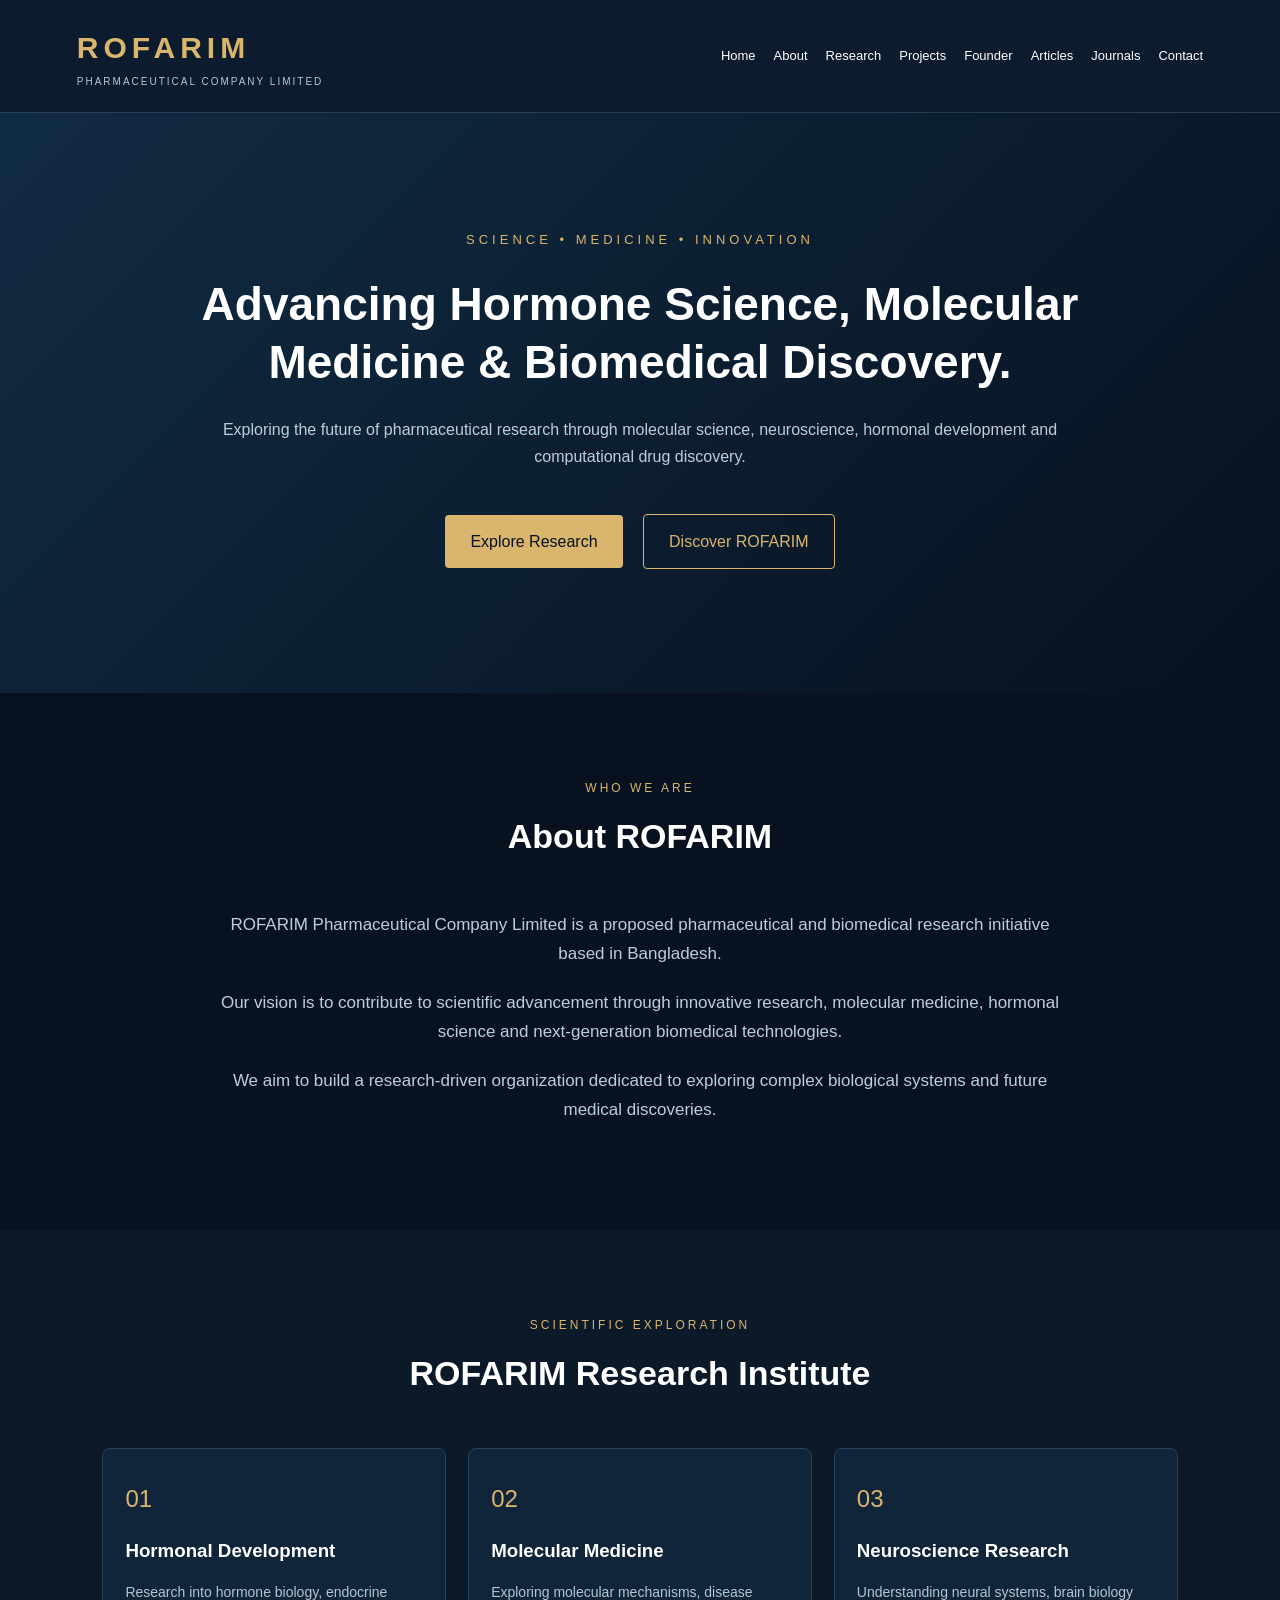
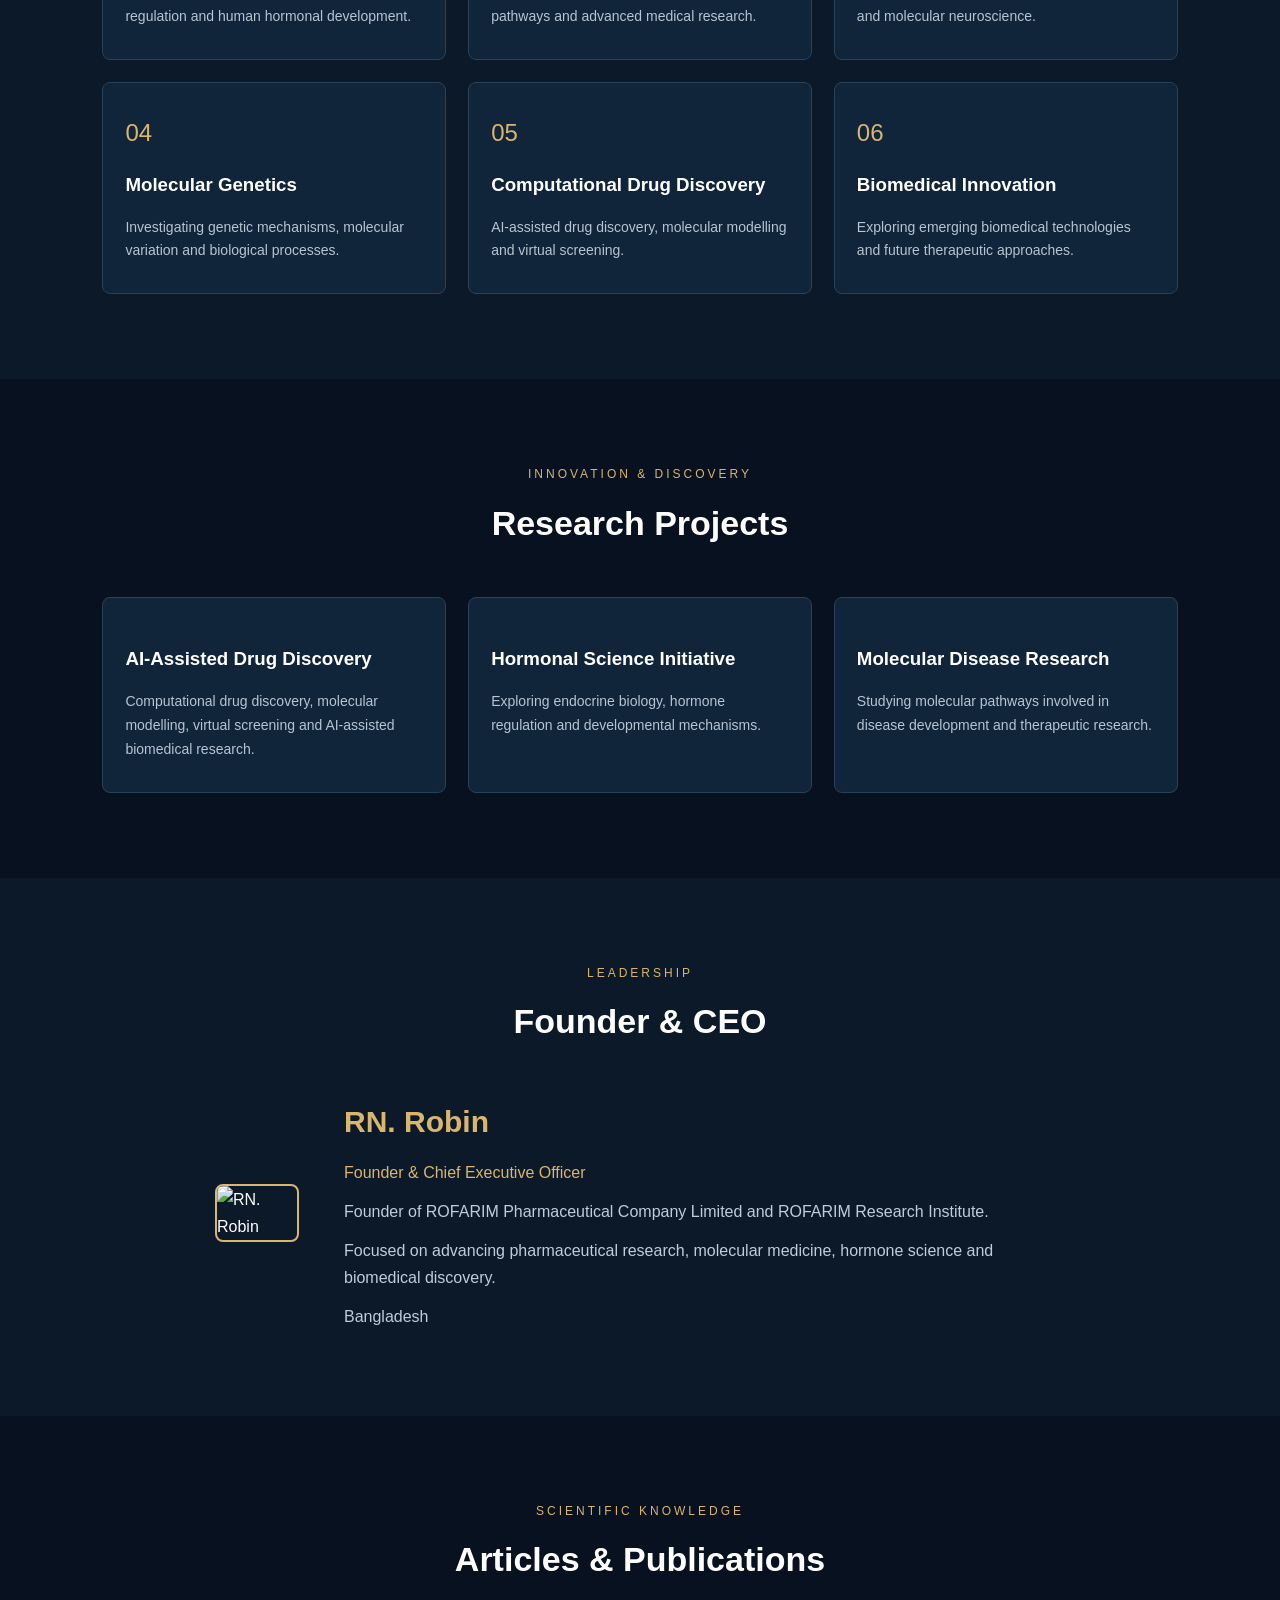
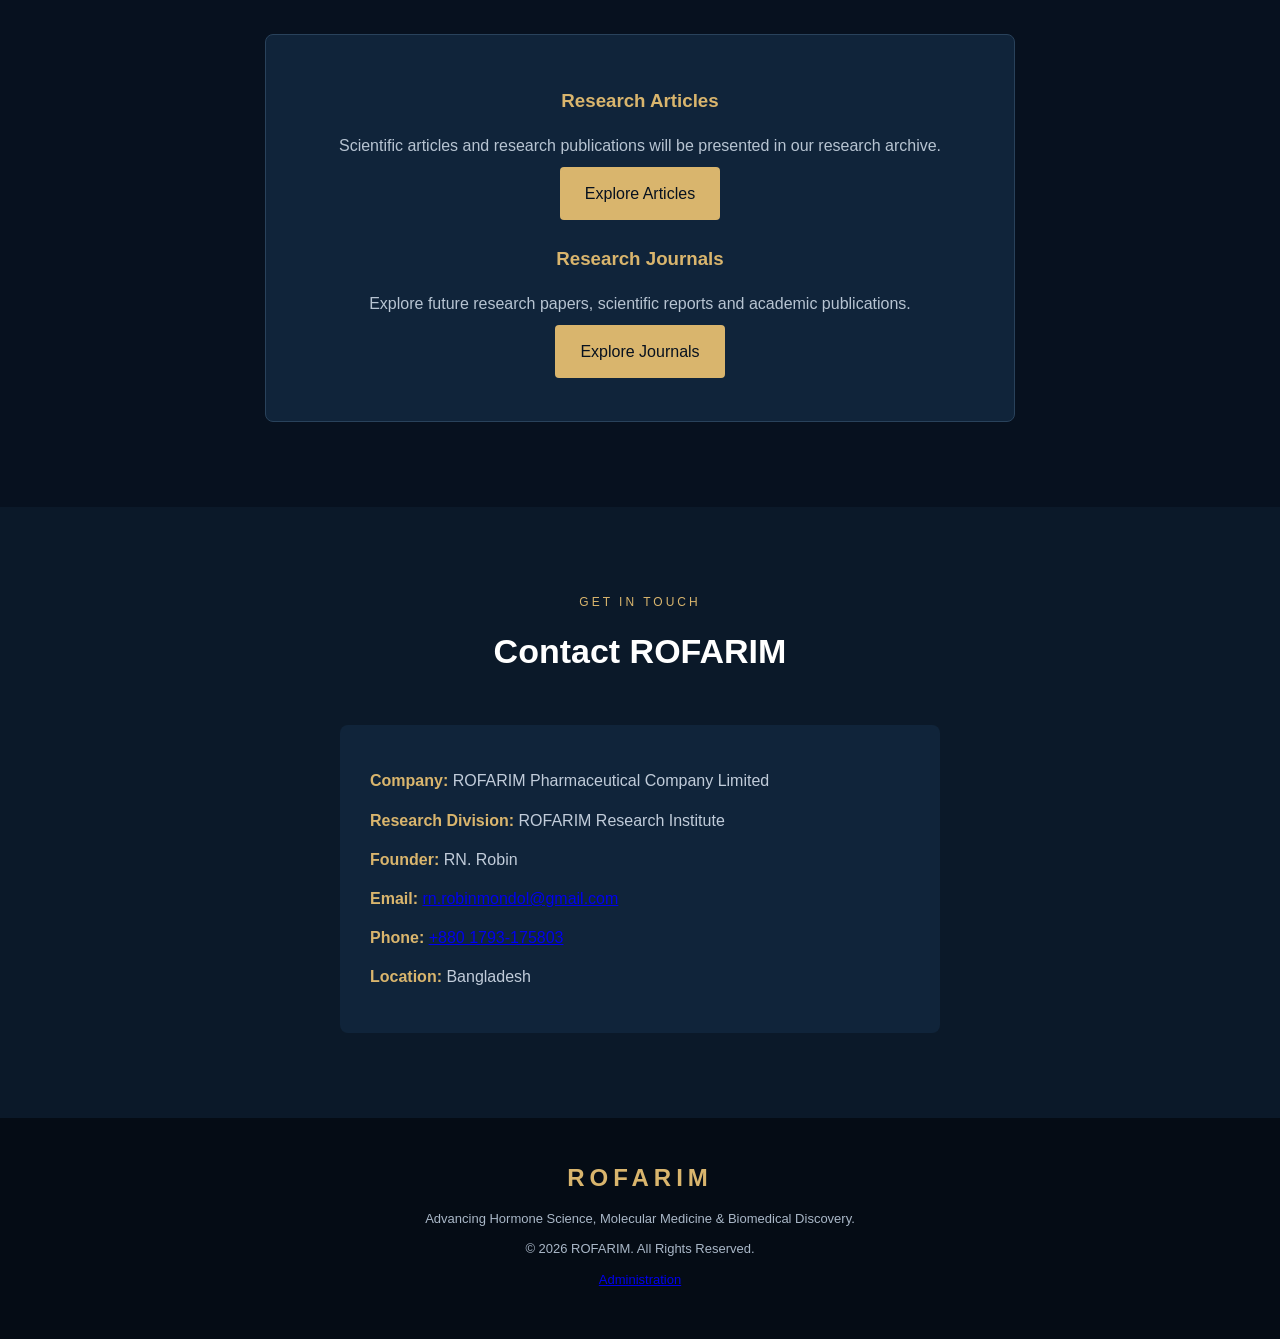
==== index.html @ a815e5a4 "Add files via upload" ====
<!DOCTYPE html>
<html lang="en">

<head>
<meta charset="UTF-8">
<meta name="viewport" content="width=device-width, initial-scale=1.0">

<title>ROFARIM | Pharmaceutical Company & Research Institute</title>

<meta name="description" content="ROFARIM Pharmaceutical Company Limited. Advancing Hormone Science, Molecular Medicine and Biomedical Discovery.">

<link rel="stylesheet" href="style.css">

</head>

<body>

<!-- HEADER -->

<header class="header">

    <div class="logo">
        <h1>ROFARIM</h1>
        <p>PHARMACEUTICAL COMPANY LIMITED</p>
    </div>

    <nav>
        <a href="#home">Home</a>
        <a href="#about">About</a>
        <a href="#research">Research</a>
        <a href="#projects">Projects</a>
        <a href="#founder">Founder</a>
        <a href="articles.html">Articles</a>
        <a href="journals.html">Journals</a>
        <a href="#contact">Contact</a>
    </nav>

</header>


<!-- HOME -->

<section id="home" class="hero">

    <div class="hero-content">

        <p class="small-title">
            SCIENCE • MEDICINE • INNOVATION
        </p>

        <h2>
            Advancing Hormone Science,
            Molecular Medicine &
            Biomedical Discovery.
        </h2>

        <p>
            Exploring the future of pharmaceutical research
            through molecular science, neuroscience,
            hormonal development and computational
            drug discovery.
        </p>

        <div class="hero-buttons">
            <a href="#research" class="btn">Explore Research</a>
            <a href="#about" class="btn-outline">Discover ROFARIM</a>
        </div>

    </div>

</section>


<!-- ABOUT -->

<section id="about" class="section">

    <div class="section-heading">
        <p>WHO WE ARE</p>
        <h2>About ROFARIM</h2>
    </div>

    <div class="about-content">

        <p>
            ROFARIM Pharmaceutical Company Limited
            is a proposed pharmaceutical and biomedical
            research initiative based in Bangladesh.
        </p>

        <p>
            Our vision is to contribute to scientific
            advancement through innovative research,
            molecular medicine, hormonal science and
            next-generation biomedical technologies.
        </p>

        <p>
            We aim to build a research-driven organization
            dedicated to exploring complex biological
            systems and future medical discoveries.
        </p>

    </div>

</section>


<!-- RESEARCH INSTITUTE -->

<section id="research" class="section research-section">

    <div class="section-heading">
        <p>SCIENTIFIC EXPLORATION</p>
        <h2>ROFARIM Research Institute</h2>
    </div>

    <div class="research-grid">

        <article class="research-card">
            <span>01</span>
            <h3>Hormonal Development</h3>
            <p>
                Research into hormone biology,
                endocrine regulation and human
                hormonal development.
            </p>
        </article>

        <article class="research-card">
            <span>02</span>
            <h3>Molecular Medicine</h3>
            <p>
                Exploring molecular mechanisms,
                disease pathways and advanced
                medical research.
            </p>
        </article>

        <article class="research-card">
            <span>03</span>
            <h3>Neuroscience Research</h3>
            <p>
                Understanding neural systems,
                brain biology and molecular
                neuroscience.
            </p>
        </article>

        <article class="research-card">
            <span>04</span>
            <h3>Molecular Genetics</h3>
            <p>
                Investigating genetic mechanisms,
                molecular variation and
                biological processes.
            </p>
        </article>

        <article class="research-card">
            <span>05</span>
            <h3>Computational Drug Discovery</h3>
            <p>
                AI-assisted drug discovery,
                molecular modelling and
                virtual screening.
            </p>
        </article>

        <article class="research-card">
            <span>06</span>
            <h3>Biomedical Innovation</h3>
            <p>
                Exploring emerging biomedical
                technologies and future
                therapeutic approaches.
            </p>
        </article>

    </div>

</section>


<!-- PROJECTS -->

<section id="projects" class="section">

    <div class="section-heading">
        <p>INNOVATION & DISCOVERY</p>
        <h2>Research Projects</h2>
    </div>

    <div class="project-grid">

        <article class="project-card">
            <h3>AI-Assisted Drug Discovery</h3>
            <p>
                Computational drug discovery,
                molecular modelling, virtual screening
                and AI-assisted biomedical research.
            </p>
        </article>

        <article class="project-card">
            <h3>Hormonal Science Initiative</h3>
            <p>
                Exploring endocrine biology,
                hormone regulation and
                developmental mechanisms.
            </p>
        </article>

        <article class="project-card">
            <h3>Molecular Disease Research</h3>
            <p>
                Studying molecular pathways
                involved in disease development
                and therapeutic research.
            </p>
        </article>

    </div>

</section>


<!-- FOUNDER -->

<section id="founder" class="section founder-section">

    <div class="section-heading">
        <p>LEADERSHIP</p>
        <h2>Founder & CEO</h2>
    </div>

    <div class="founder-content">

        <div class="founder-photo">
            <img src="robin.jpg" alt="RN. Robin">
        </div>

        <div class="founder-info">

            <h3>RN. Robin</h3>

            <p class="position">
                Founder & Chief Executive Officer
            </p>

            <p>
                Founder of ROFARIM Pharmaceutical Company
                Limited and ROFARIM Research Institute.
            </p>

            <p>
                Focused on advancing pharmaceutical
                research, molecular medicine,
                hormone science and biomedical discovery.
            </p>

            <p class="location">
                Bangladesh
            </p>

        </div>

    </div>

</section>


<!-- PUBLICATIONS -->

<section id="publications" class="section">

    <div class="section-heading">
        <p>SCIENTIFIC KNOWLEDGE</p>
        <h2>Articles & Publications</h2>
    </div>

    <div class="publication-box">

        <h3>Research Articles</h3>

        <p>
            Scientific articles and research publications
            will be presented in our research archive.
        </p>

        <a href="articles.html" class="btn">
            Explore Articles
        </a>

        <h3>Research Journals</h3>

        <p>
            Explore future research papers,
            scientific reports and academic publications.
        </p>

        <a href="journals.html" class="btn">
            Explore Journals
        </a>

    </div>

</section>


<!-- CONTACT -->

<section id="contact" class="section contact-section">

    <div class="section-heading">
        <p>GET IN TOUCH</p>
        <h2>Contact ROFARIM</h2>
    </div>

    <div class="contact-content">

        <p>
            <strong>Company:</strong>
            ROFARIM Pharmaceutical Company Limited
        </p>

        <p>
            <strong>Research Division:</strong>
            ROFARIM Research Institute
        </p>

        <p>
            <strong>Founder:</strong>
            RN. Robin
        </p>

        <p>
            <strong>Email:</strong>
            <a href="mailto:rn.robinmondol@gmail.com">
                rn.robinmondol@gmail.com
            </a>
        </p>

        <p>
            <strong>Phone:</strong>
            <a href="tel:+8801793175803">
                +880 1793-175803
            </a>
        </p>

        <p>
            <strong>Location:</strong>
            Bangladesh
        </p>

    </div>

</section>


<!-- FOOTER -->

<footer class="footer">

    <h2>ROFARIM</h2>

    <p>
        Advancing Hormone Science, Molecular Medicine
        & Biomedical Discovery.
    </p>

    <p>
        © 2026 ROFARIM. All Rights Reserved.
    </p>

    <p>
        <a href="admin.html">Administration</a>
    </p>

</footer>


<script src="script.js"></script>

</body>
</html>
---- style.css ----
* {
    margin: 0;
    padding: 0;
    box-sizing: border-box;
}

html {
    scroll-behavior: smooth;
}

body {
    font-family: Arial, sans-serif;
    background: #07111f;
    color: #ffffff;
    line-height: 1.7;
}

/* HEADER */

.header {
    background: #0c1b2d;
    padding: 22px 6%;
    display: flex;
    justify-content: space-between;
    align-items: center;
    flex-wrap: wrap;
    border-bottom: 1px solid #263d55;
}

.logo h1 {
    color: #d9b56d;
    font-size: 30px;
    letter-spacing: 5px;
}

.logo p {
    font-size: 10px;
    color: #b9c5d3;
    letter-spacing: 2px;
}

nav {
    display: flex;
    flex-wrap: wrap;
    gap: 18px;
}

nav a {
    color: #ffffff;
    text-decoration: none;
    font-size: 13px;
}

nav a:hover {
    color: #d9b56d;
}

/* HERO */

.hero {
    min-height: 580px;
    display: flex;
    align-items: center;
    justify-content: center;
    text-align: center;
    padding: 80px 8%;
    background: linear-gradient(135deg, #102c43, #07111f);
}

.hero-content {
    max-width: 900px;
}

.small-title {
    color: #d9b56d;
    letter-spacing: 4px;
    font-size: 13px;
}

.hero h2 {
    font-size: 46px;
    line-height: 1.25;
    margin: 25px 0;
}

.hero-content > p:not(.small-title) {
    color: #c1ccda;
    font-size: 16px;
}

.hero-buttons {
    margin-top: 35px;
}

.btn,
.btn-outline {
    display: inline-block;
    padding: 13px 25px;
    margin: 8px;
    text-decoration: none;
    border-radius: 4px;
}

.btn {
    background: #d9b56d;
    color: #07111f;
}

.btn-outline {
    border: 1px solid #d9b56d;
    color: #d9b56d;
}

/* SECTIONS */

.section {
    padding: 85px 8%;
    text-align: center;
}

.section-heading {
    margin-bottom: 45px;
}

.section-heading p {
    color: #d9b56d;
    letter-spacing: 3px;
    font-size: 12px;
}

.section-heading h2 {
    font-size: 34px;
    margin-top: 10px;
}

/* ABOUT */

.about-content {
    max-width: 850px;
    margin: auto;
    color: #c1ccda;
    font-size: 17px;
}

.about-content p {
    margin-bottom: 20px;
}

/* RESEARCH */

.research-section {
    background: #0b1929;
}

.research-grid,
.project-grid {
    display: grid;
    grid-template-columns: repeat(3, 1fr);
    gap: 22px;
}

.research-card,
.project-card {
    background: #10243a;
    padding: 30px 22px;
    border: 1px solid #29425b;
    border-radius: 8px;
    text-align: left;
    transition: 0.3s;
}

.research-card:hover,
.project-card:hover {
    transform: translateY(-6px);
    border-color: #d9b56d;
}

.research-card span {
    color: #d9b56d;
    font-size: 24px;
}

.research-card h3,
.project-card h3 {
    margin: 15px 0;
    color: #ffffff;
}

.research-card p,
.project-card p {
    color: #b7c4d2;
    font-size: 14px;
}

/* FOUNDER */

.founder-section {
    background: #0b1929;
}

.founder-content {
    display: flex;
    align-items: center;
    justify-content: center;
    gap: 45px;
    max-width: 850px;
    margin: auto;
    text-align: left;
}

.founder-photo img {
    width: 230px;
    height: 270px;
    object-fit: cover;
    border-radius: 8px;
    border: 2px solid #d9b56d;
}

.founder-info h3 {
    color: #d9b56d;
    font-size: 30px;
}

.founder-info p {
    color: #c1ccda;
    margin-top: 12px;
}

.founder-info .position {
    color: #d9b56d;
}

/* PUBLICATIONS */

.publication-box {
    max-width: 750px;
    margin: auto;
    padding: 35px;
    background: #10243a;
    border: 1px solid #29425b;
    border-radius: 8px;
}

.publication-box h3 {
    color: #d9b56d;
    margin: 15px 0;
}

.publication-box p {
    color: #b7c4d2;
}

/* CONTACT */

.contact-section {
    background: #0b1929;
}

.contact-content {
    max-width: 600px;
    margin: auto;
    text-align: left;
    padding: 30px;
    background: #10243a;
    border-radius: 8px;
}

.contact-content p {
    margin: 12px 0;
    color: #c1ccda;
    overflow-wrap: anywhere;
}

.contact-content strong {
    color: #d9b56d;
}

/* FOOTER */

.footer {
    background: #050c15;
    padding: 40px 20px;
    text-align: center;
}

.footer h2 {
    color: #d9b56d;
    letter-spacing: 5px;
    margin-bottom: 10px;
}

.footer p {
    color: #aab8c8;
    font-size: 13px;
    margin: 8px 0;
}

/* MOBILE RESPONSIVE */

@media (max-width: 768px) {

    .header {
        justify-content: center;
        text-align: center;
        gap: 20px;
    }

    nav {
        justify-content: center;
        gap: 12px;
    }

    .hero {
        min-height: 500px;
    }

    .hero h2 {
        font-size: 32px;
    }

    .section-heading h2 {
        font-size: 27px;
    }

    .research-grid,
    .project-grid {
        grid-template-columns: 1fr;
    }

    .founder-content {
        flex-direction: column;
        text-align: center;
    }

    .founder-photo img {
        width: 200px;
        height: 230px;
    }
}
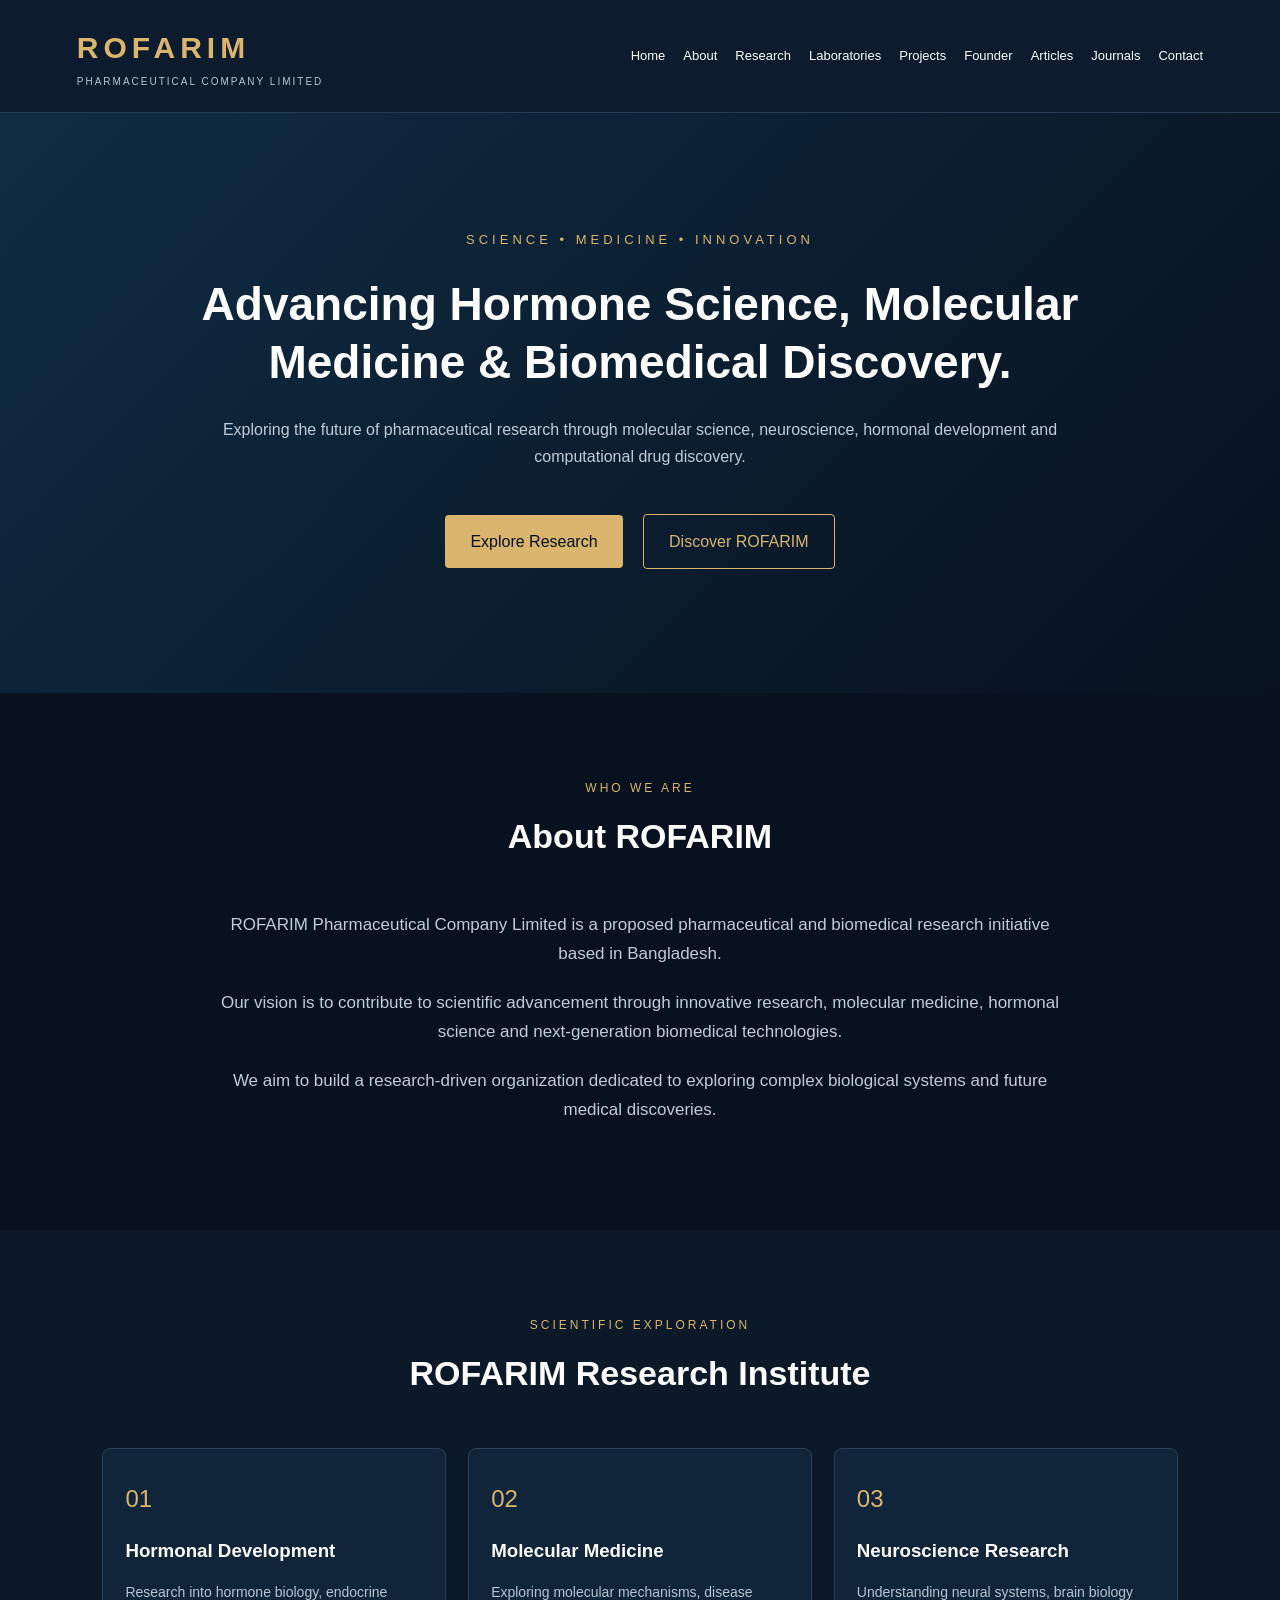
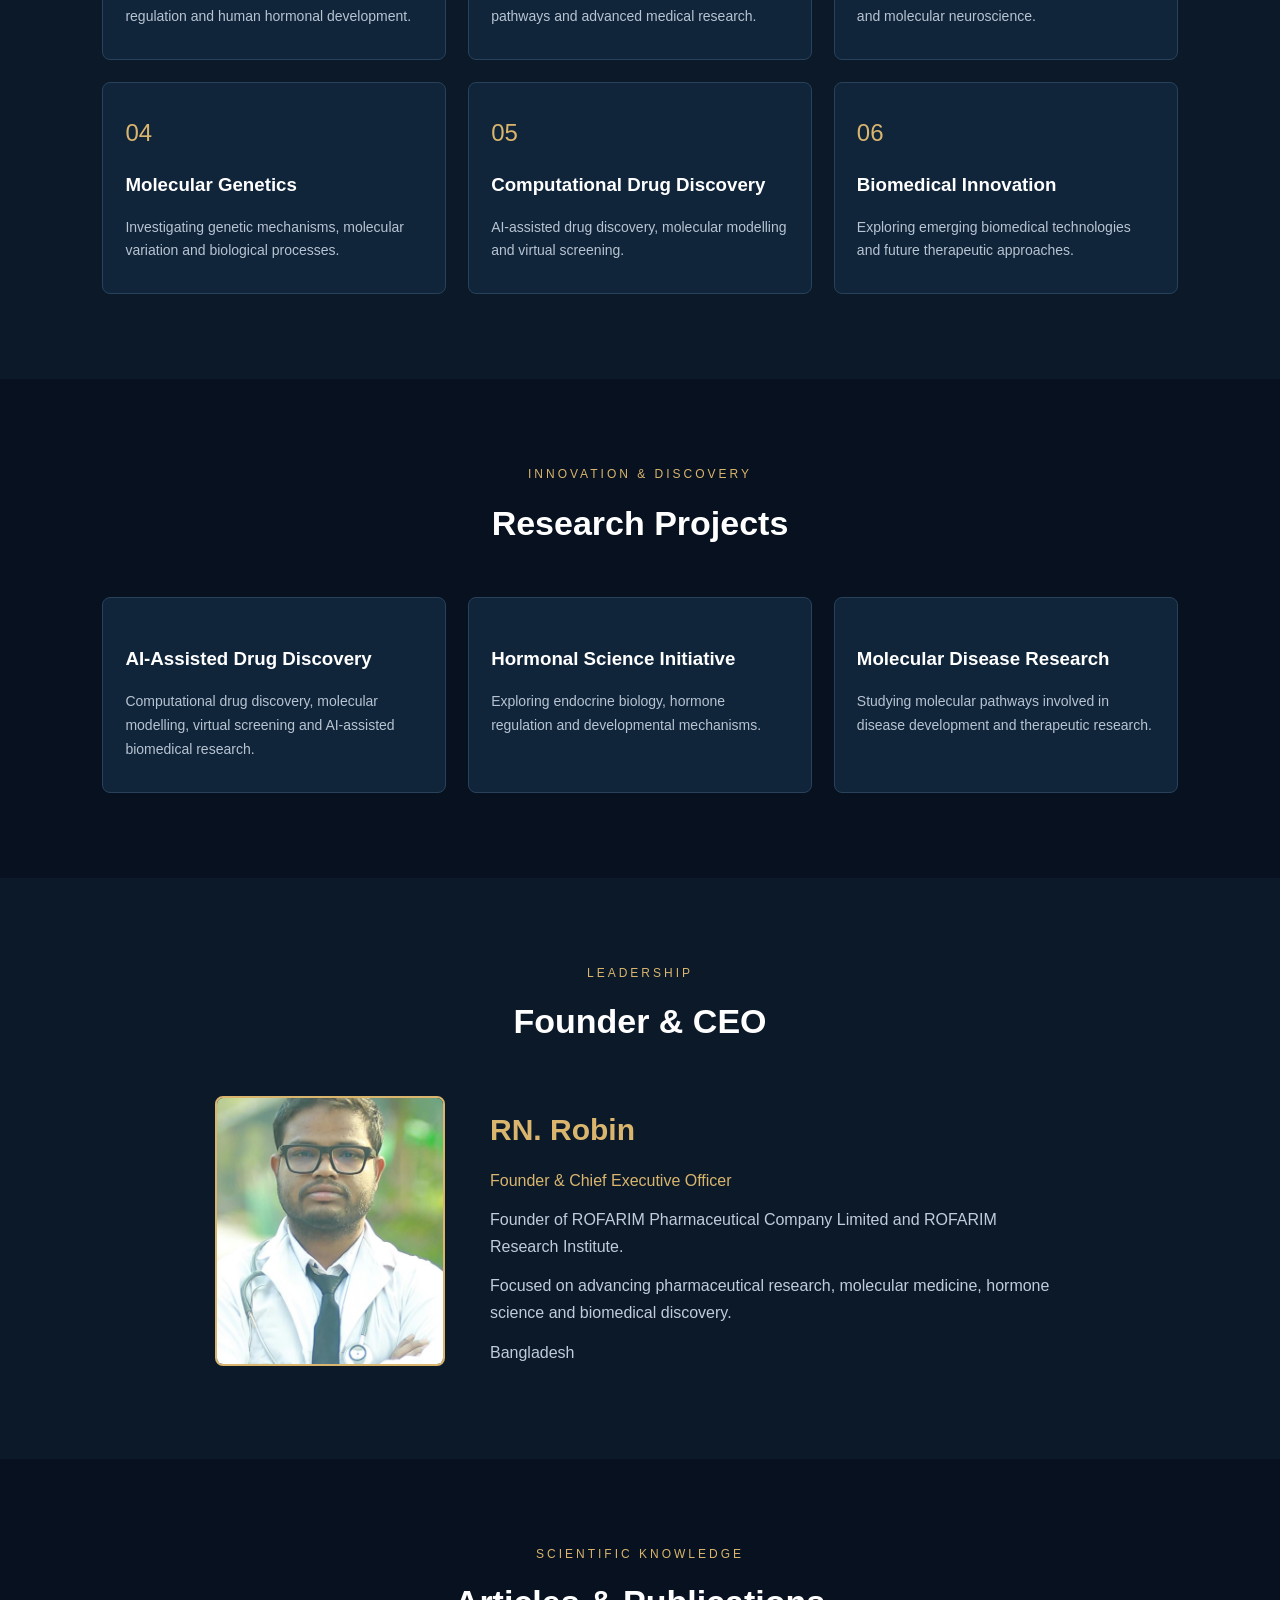
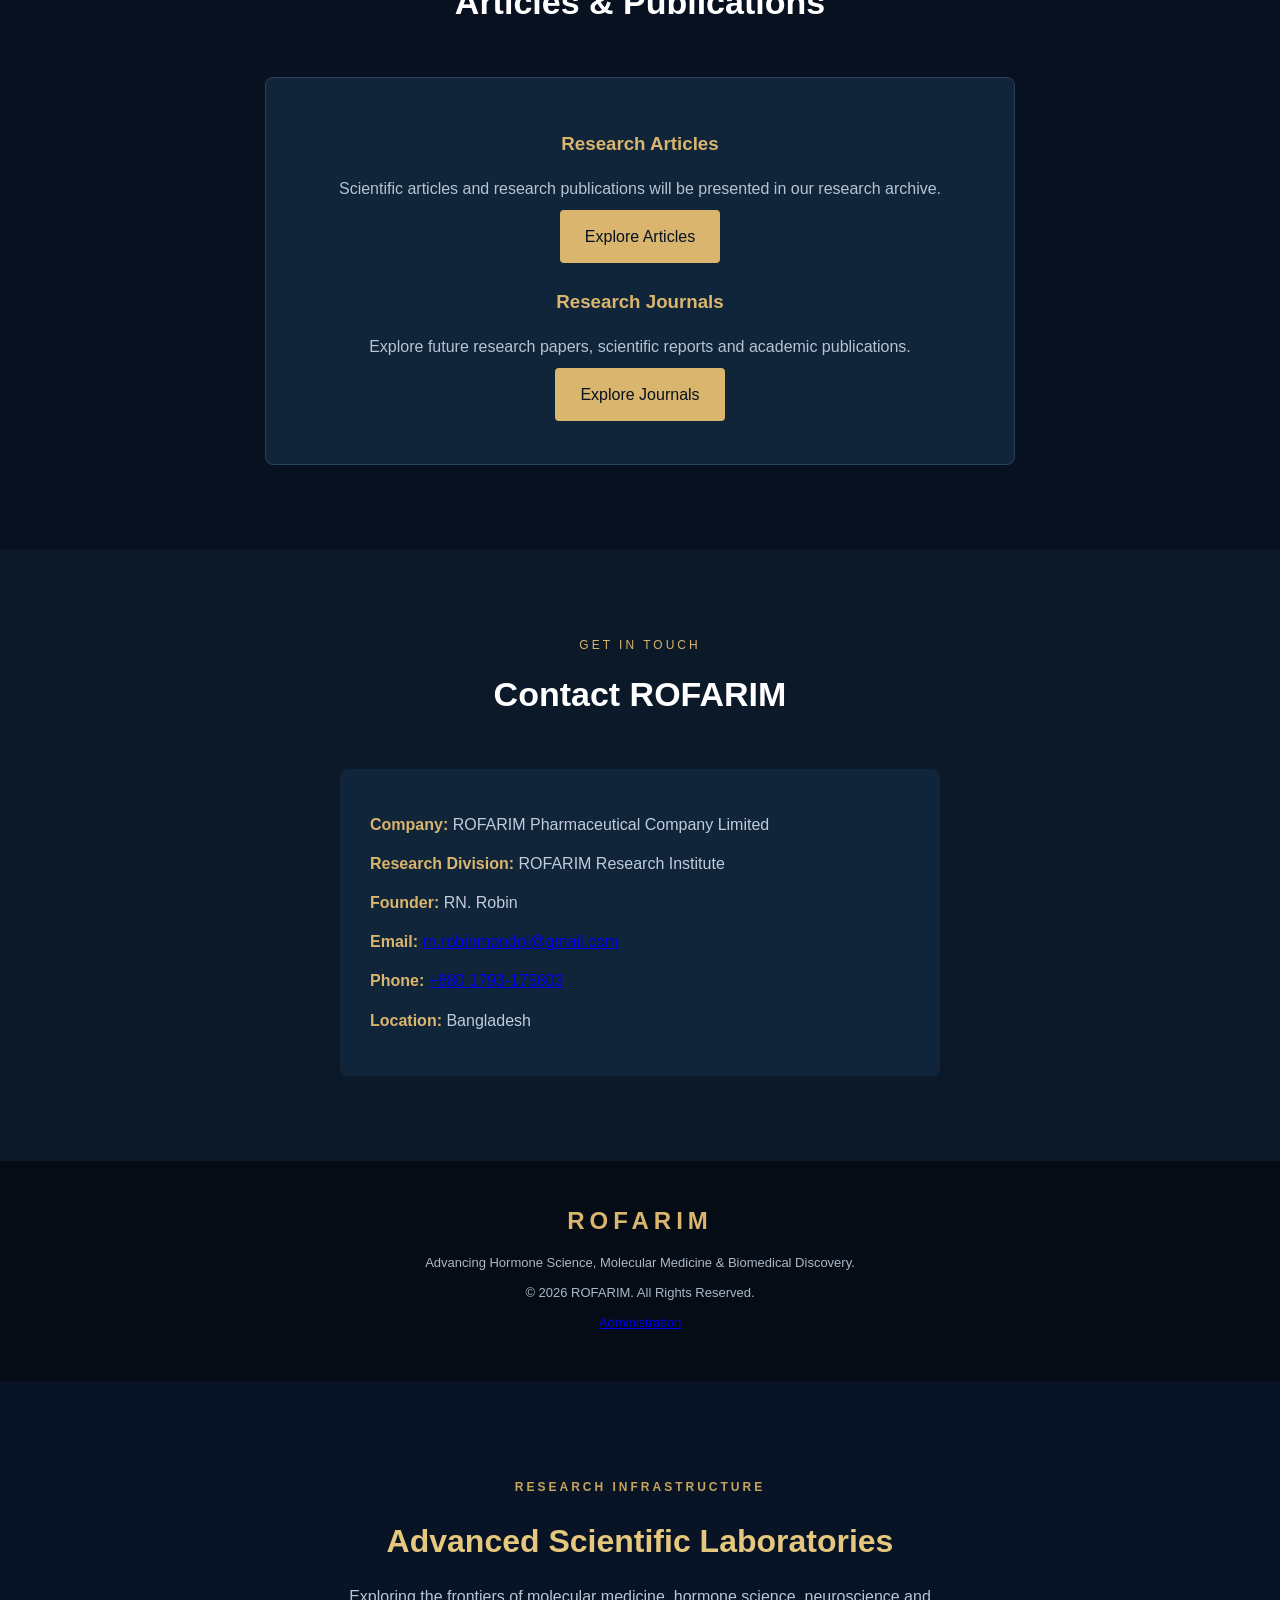
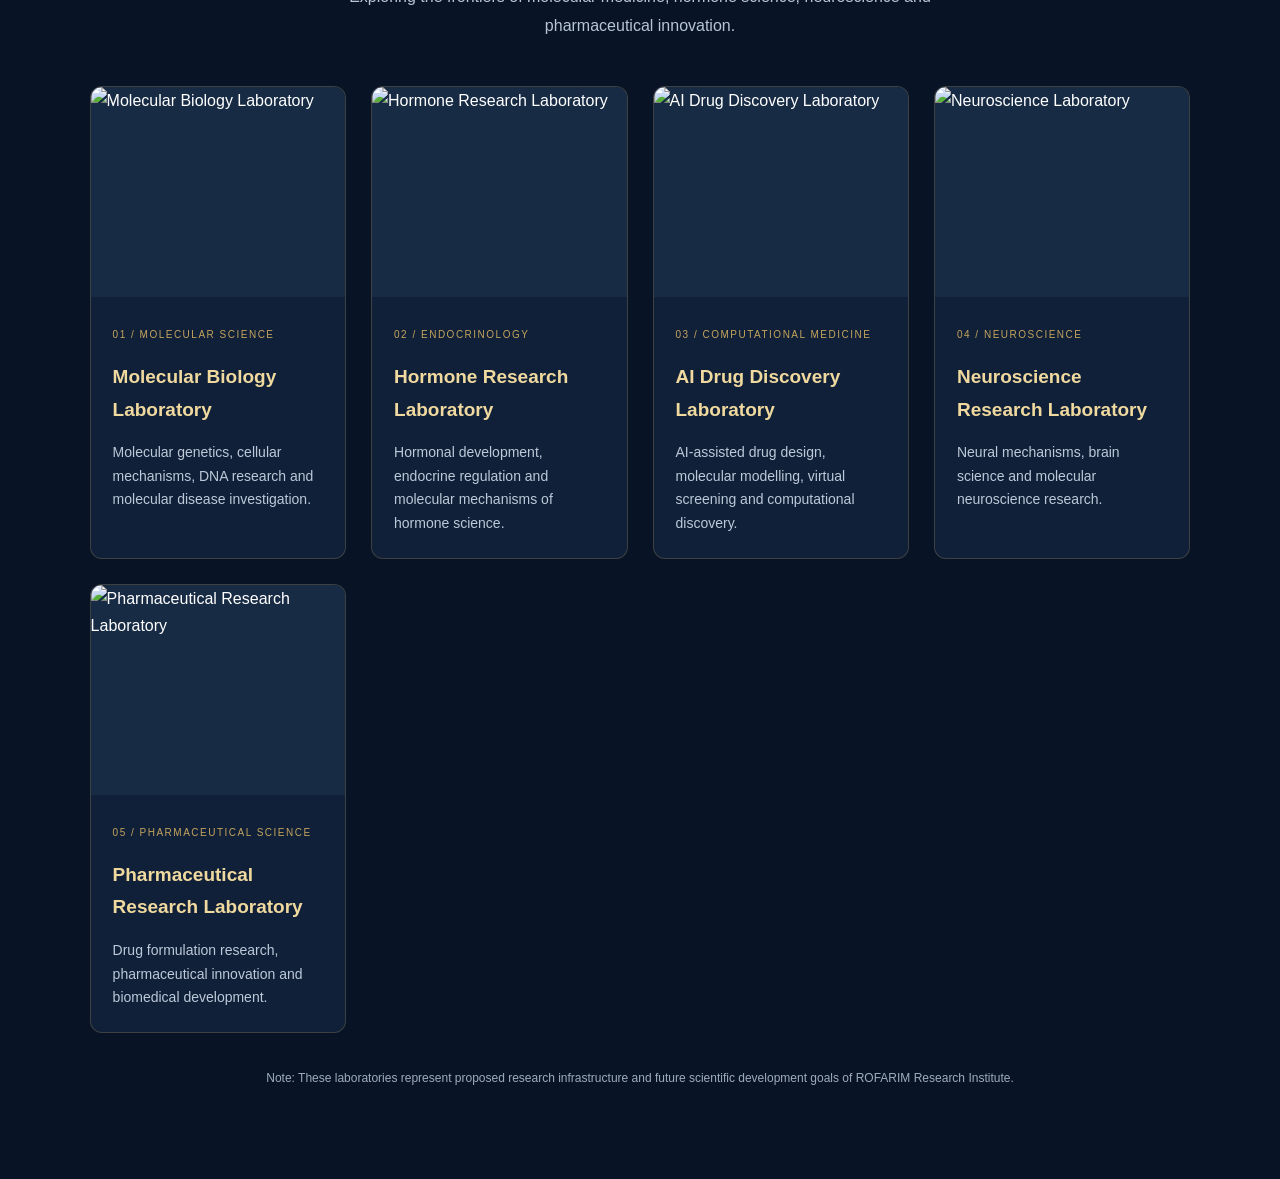
==== commit 7eb3759f: "Add files via upload" ====
--- a/index.html
+++ b/index.html
@@ -29,6 +29,7 @@
         <a href="#home">Home</a>
         <a href="#about">About</a>
         <a href="#research">Research</a>
+        <a href="#laboratories">Laboratories</a>
         <a href="#projects">Projects</a>
         <a href="#founder">Founder</a>
         <a href="articles.html">Articles</a>
@@ -385,3 +386,103 @@
 
 </body>
 </html>
+
+<!-- ROFARIM ADVANCED SCIENTIFIC LABORATORIES -->
+
+<section id="laboratories" class="laboratories-section">
+
+    <div class="section-title">
+        <span class="section-tag">RESEARCH INFRASTRUCTURE</span>
+        <h2>Advanced Scientific Laboratories</h2>
+        <p>
+            Exploring the frontiers of molecular medicine,
+            hormone science, neuroscience and pharmaceutical innovation.
+        </p>
+    </div>
+
+    <div class="lab-grid">
+
+        <article class="lab-card">
+            <div class="lab-image">
+                <img src="images/molecular-lab.jpg"
+                     alt="Molecular Biology Laboratory">
+            </div>
+            <div class="lab-content">
+                <span>01 / MOLECULAR SCIENCE</span>
+                <h3>Molecular Biology Laboratory</h3>
+                <p>
+                    Molecular genetics, cellular mechanisms,
+                    DNA research and molecular disease investigation.
+                </p>
+            </div>
+        </article>
+
+        <article class="lab-card">
+            <div class="lab-image">
+                <img src="images/hormone-lab.jpg"
+                     alt="Hormone Research Laboratory">
+            </div>
+            <div class="lab-content">
+                <span>02 / ENDOCRINOLOGY</span>
+                <h3>Hormone Research Laboratory</h3>
+                <p>
+                    Hormonal development, endocrine regulation
+                    and molecular mechanisms of hormone science.
+                </p>
+            </div>
+        </article>
+
+        <article class="lab-card">
+            <div class="lab-image">
+                <img src="images/drug-discovery-lab.jpg"
+                     alt="AI Drug Discovery Laboratory">
+            </div>
+            <div class="lab-content">
+                <span>03 / COMPUTATIONAL MEDICINE</span>
+                <h3>AI Drug Discovery Laboratory</h3>
+                <p>
+                    AI-assisted drug design, molecular modelling,
+                    virtual screening and computational discovery.
+                </p>
+            </div>
+        </article>
+
+        <article class="lab-card">
+            <div class="lab-image">
+                <img src="images/neuroscience-lab.jpg"
+                     alt="Neuroscience Laboratory">
+            </div>
+            <div class="lab-content">
+                <span>04 / NEUROSCIENCE</span>
+                <h3>Neuroscience Research Laboratory</h3>
+                <p>
+                    Neural mechanisms, brain science and
+                    molecular neuroscience research.
+                </p>
+            </div>
+        </article>
+
+        <article class="lab-card">
+            <div class="lab-image">
+                <img src="images/pharmaceutical-lab.jpg"
+                     alt="Pharmaceutical Research Laboratory">
+            </div>
+            <div class="lab-content">
+                <span>05 / PHARMACEUTICAL SCIENCE</span>
+                <h3>Pharmaceutical Research Laboratory</h3>
+                <p>
+                    Drug formulation research, pharmaceutical
+                    innovation and biomedical development.
+                </p>
+            </div>
+        </article>
+
+    </div>
+
+    <p class="lab-note">
+        Note: These laboratories represent proposed research
+        infrastructure and future scientific development goals
+        of ROFARIM Research Institute.
+    </p>
+
+</section>
--- a/style.css
+++ b/style.css
@@ -338,3 +338,109 @@
         height: 230px;
     }
 }
+
+/* ROFARIM SCIENTIFIC LABORATORIES */
+
+.laboratories-section {
+    padding: 90px 7%;
+    background: #081426;
+}
+
+.section-tag {
+    color: #c5a45c;
+    font-size: 12px;
+    letter-spacing: 3px;
+    font-weight: bold;
+}
+
+.section-title {
+    text-align: center;
+    margin-bottom: 45px;
+}
+
+.section-title h2 {
+    color: #e5c77d;
+    font-size: 32px;
+    margin: 15px 0;
+}
+
+.section-title p {
+    color: #b8c5d6;
+    max-width: 650px;
+    margin: auto;
+    line-height: 1.8;
+}
+
+.lab-grid {
+    display: grid;
+    grid-template-columns:
+        repeat(auto-fit, minmax(250px, 1fr));
+    gap: 25px;
+}
+
+.lab-card {
+    background: #102039;
+    border: 1px solid rgba(197, 164, 92, 0.25);
+    border-radius: 12px;
+    overflow: hidden;
+    transition: 0.3s ease;
+}
+
+.lab-card:hover {
+    transform: translateY(-7px);
+    border-color: #c5a45c;
+    box-shadow: 0 12px 30px rgba(0,0,0,0.3);
+}
+
+.lab-image {
+    width: 100%;
+    height: 210px;
+    background: #182b44;
+    overflow: hidden;
+}
+
+.lab-image img {
+    width: 100%;
+    height: 100%;
+    object-fit: cover;
+}
+
+.lab-content {
+    padding: 22px;
+}
+
+.lab-content span {
+    color: #c5a45c;
+    font-size: 10px;
+    letter-spacing: 1.5px;
+}
+
+.lab-content h3 {
+    color: #f0d99e;
+    font-size: 19px;
+    margin: 15px 0;
+}
+
+.lab-content p {
+    color: #bdc9d8;
+    line-height: 1.7;
+    font-size: 14px;
+}
+
+.lab-note {
+    text-align: center;
+    color: #9eacbf;
+    font-size: 12px;
+    margin-top: 35px;
+    line-height: 1.7;
+}
+
+@media (max-width: 600px) {
+    .laboratories-section {
+        padding: 60px 5%;
+    }
+
+    .section-title h2 {
+        font-size: 25px;
+    }
+}
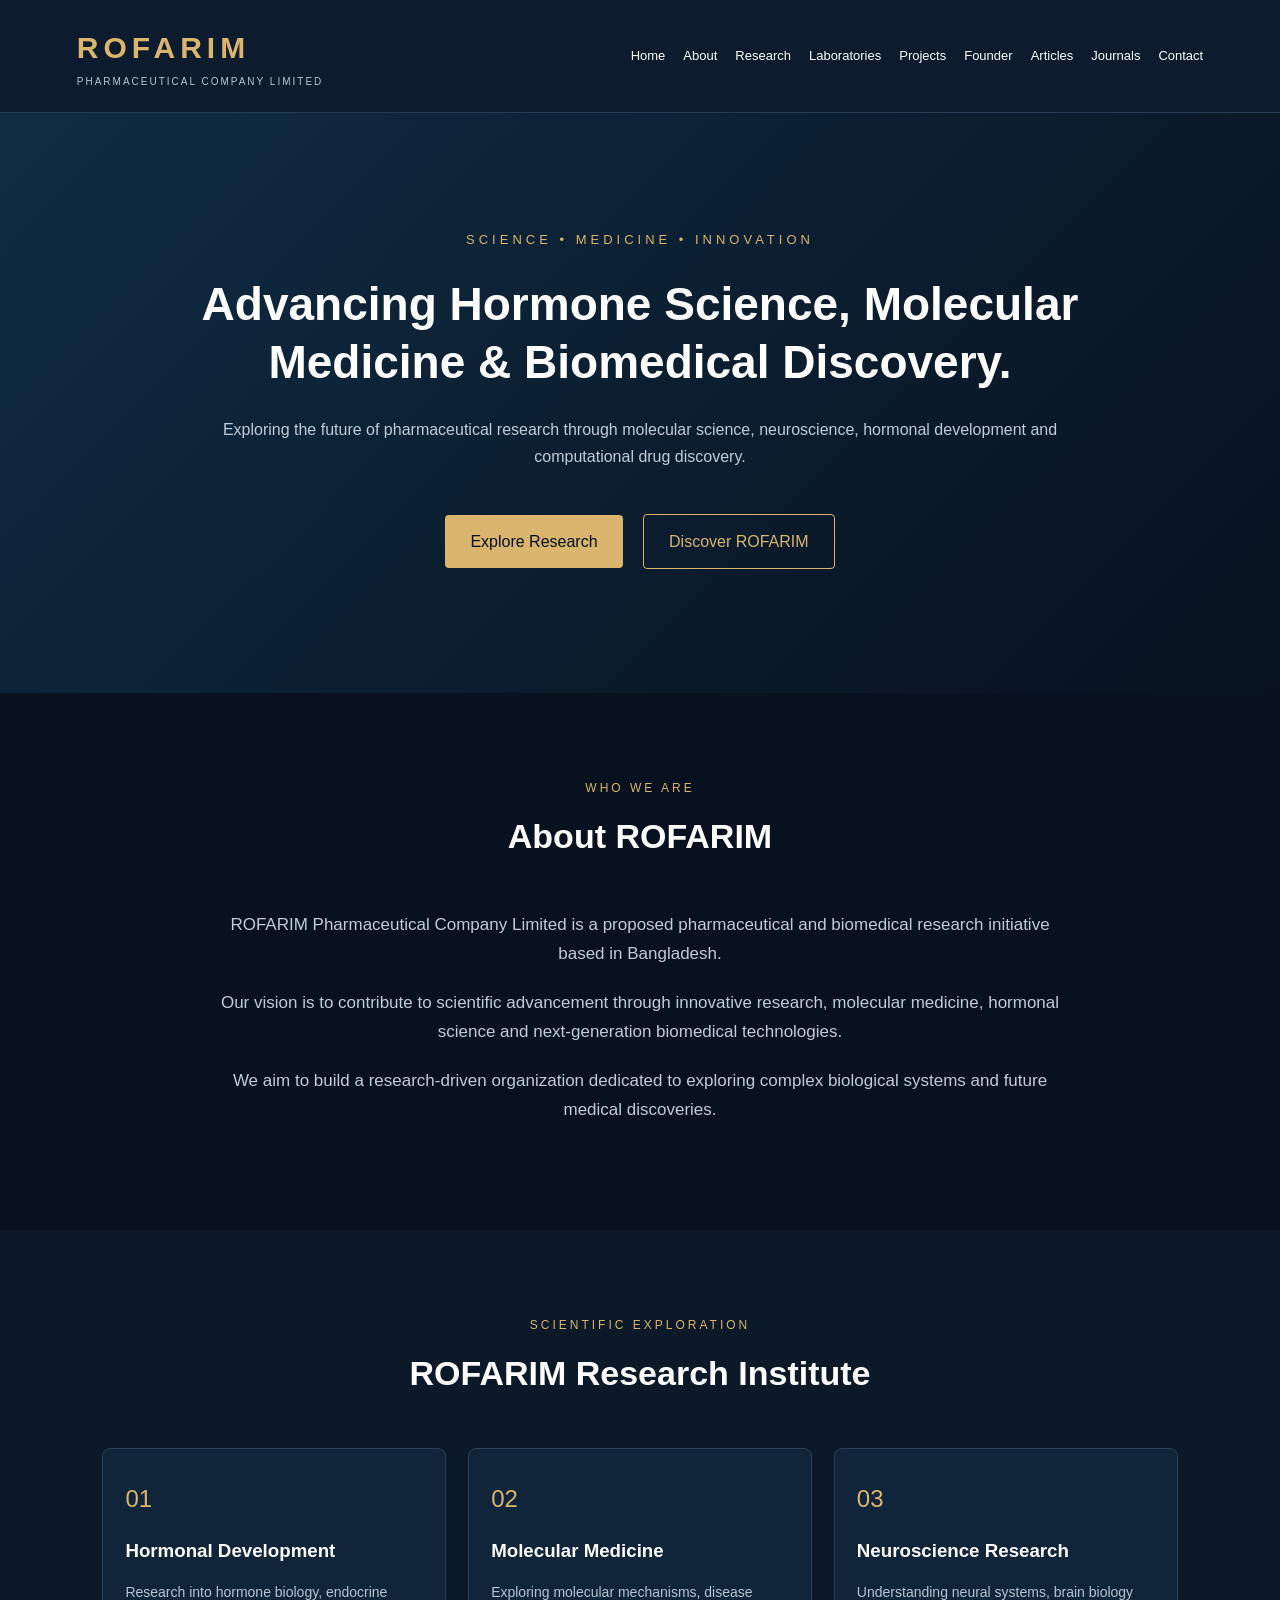
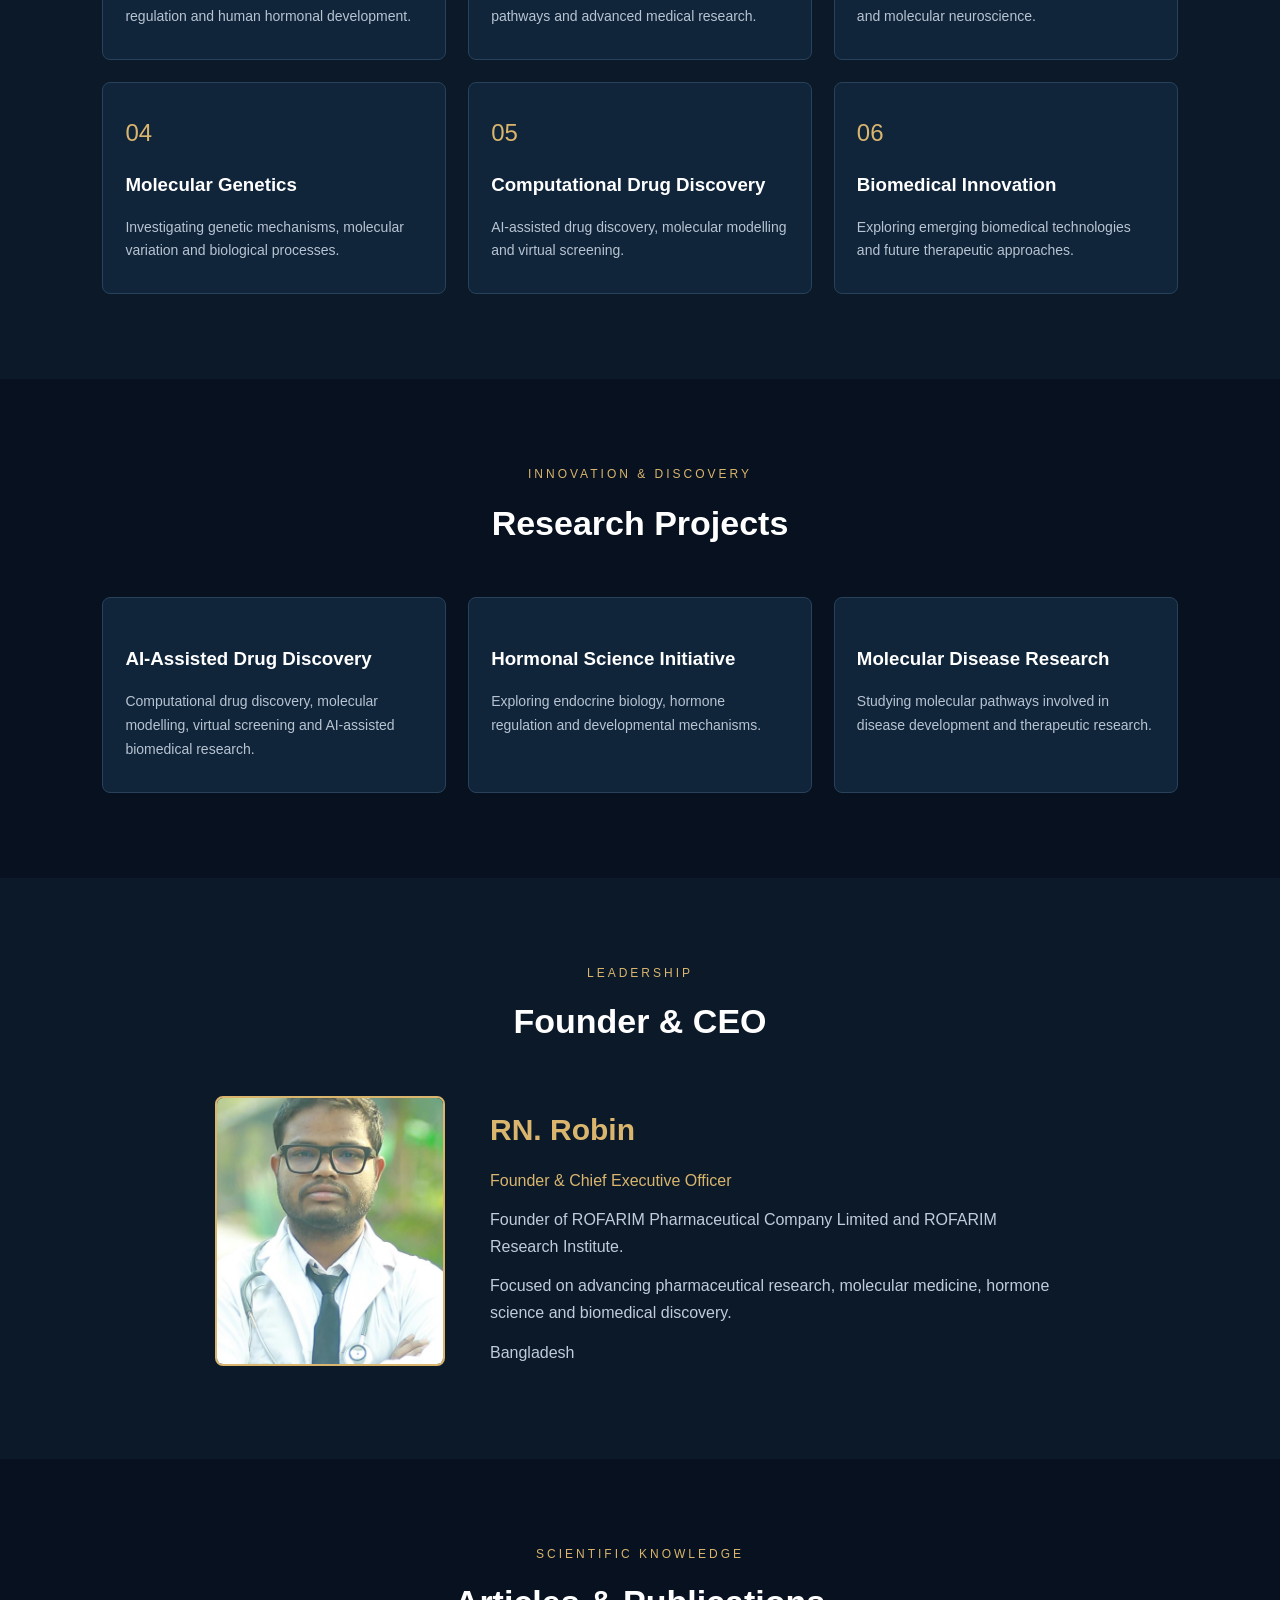
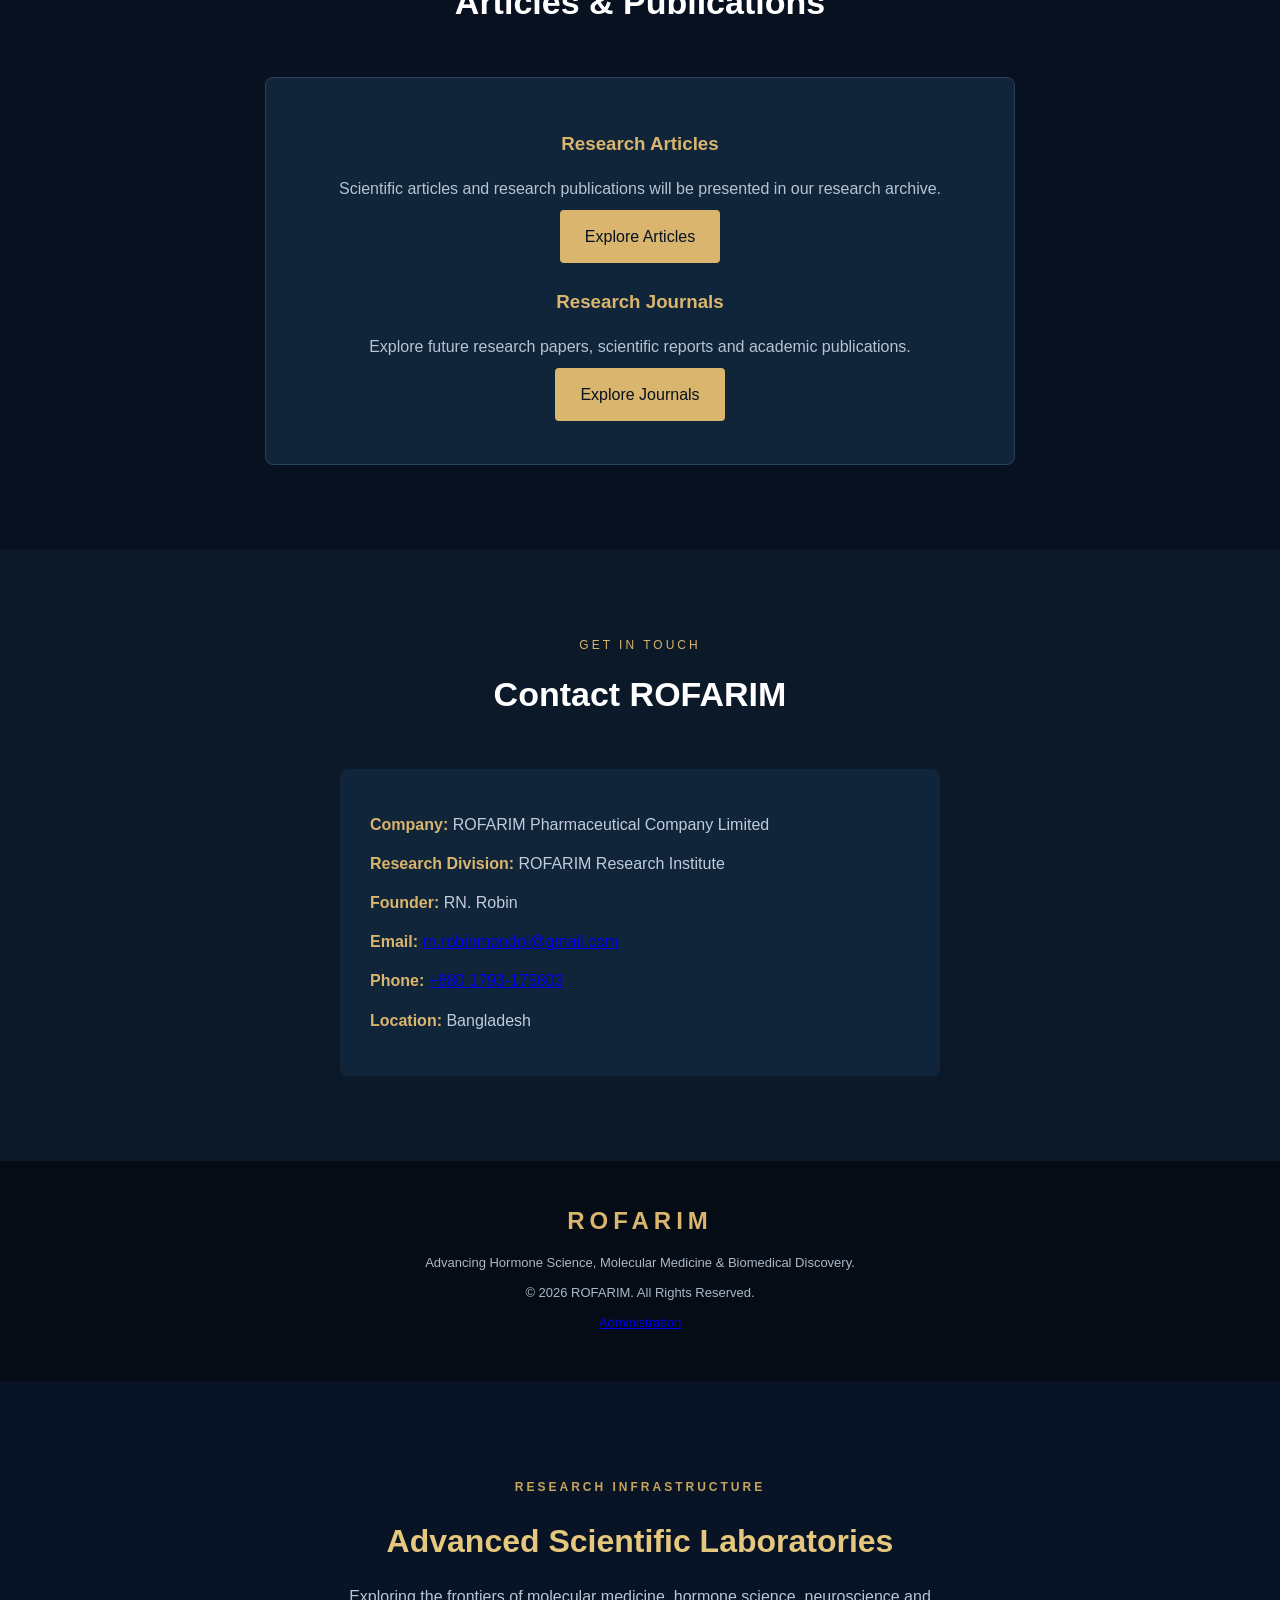
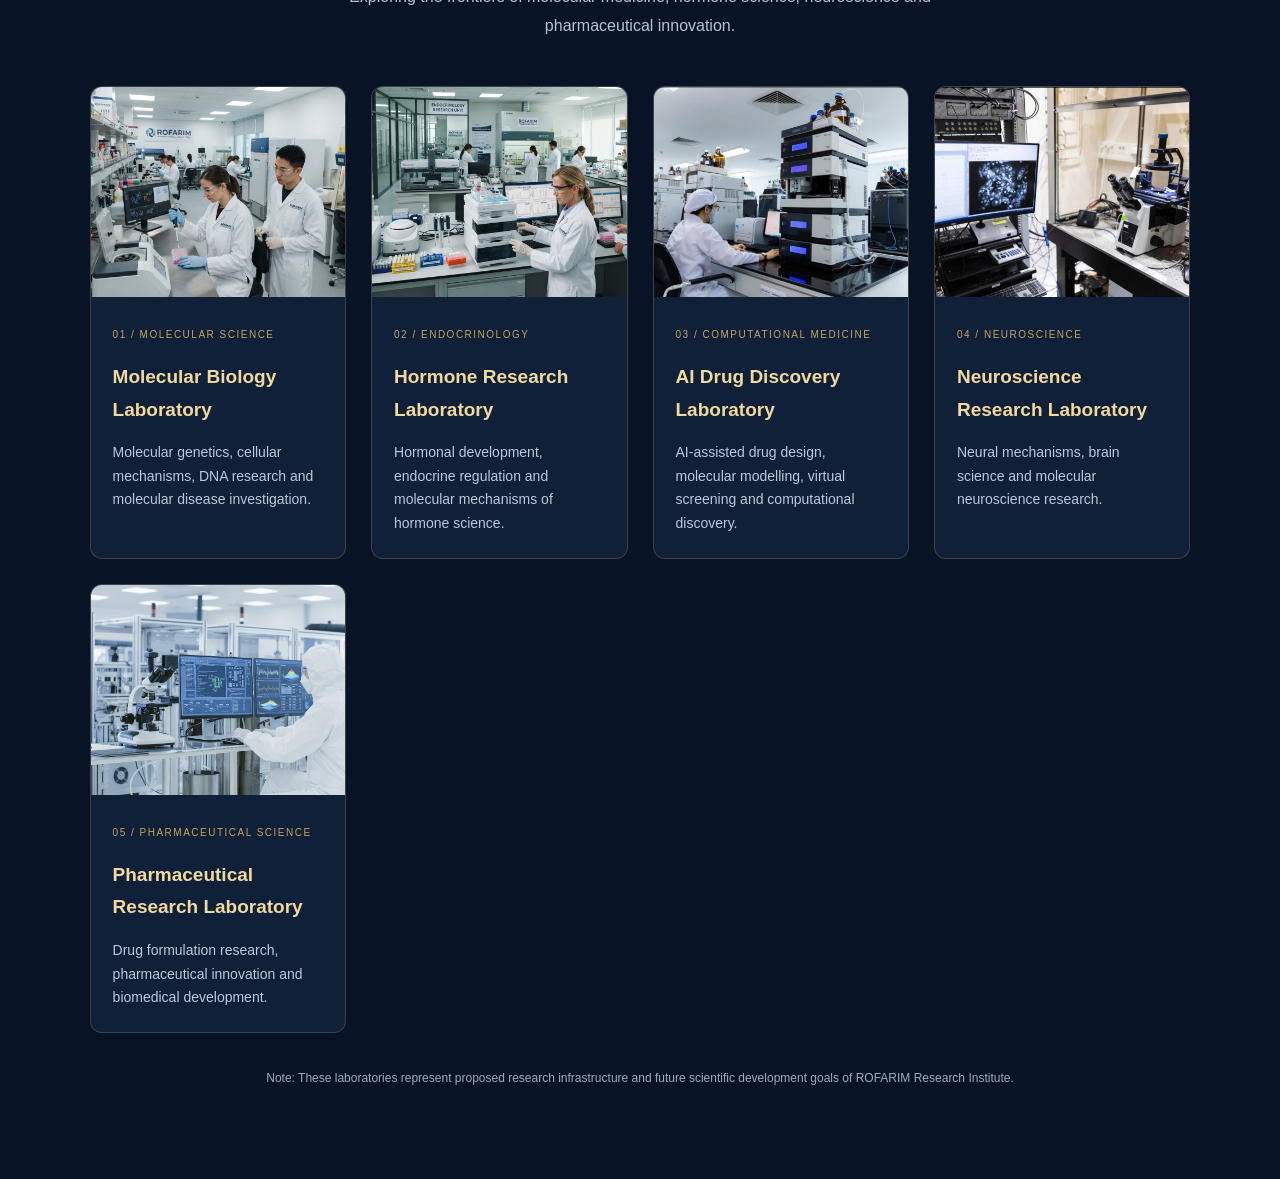
==== commit 3af1d83d: "Update index.html" ====
--- a/index.html
+++ b/index.html
@@ -404,7 +404,7 @@
 
         <article class="lab-card">
             <div class="lab-image">
-                <img src="images/molecular-lab.jpg"
+                <img src="molecular-lab.jpg"
                      alt="Molecular Biology Laboratory">
             </div>
             <div class="lab-content">
@@ -419,7 +419,7 @@
 
         <article class="lab-card">
             <div class="lab-image">
-                <img src="images/hormone-lab.jpg"
+                <img src="hormone-lab.jpg"
                      alt="Hormone Research Laboratory">
             </div>
             <div class="lab-content">
@@ -434,7 +434,7 @@
 
         <article class="lab-card">
             <div class="lab-image">
-                <img src="images/drug-discovery-lab.jpg"
+                <img src="drug-discovery-lab.jpg"
                      alt="AI Drug Discovery Laboratory">
             </div>
             <div class="lab-content">
@@ -449,7 +449,7 @@
 
         <article class="lab-card">
             <div class="lab-image">
-                <img src="images/neuroscience-lab.jpg"
+                <img src="neuroscience-lab.jpg"
                      alt="Neuroscience Laboratory">
             </div>
             <div class="lab-content">
@@ -464,7 +464,7 @@
 
         <article class="lab-card">
             <div class="lab-image">
-                <img src="images/pharmaceutical-lab.jpg"
+                <img src="pharmaceutical-lab.jpg"
                      alt="Pharmaceutical Research Laboratory">
             </div>
             <div class="lab-content">
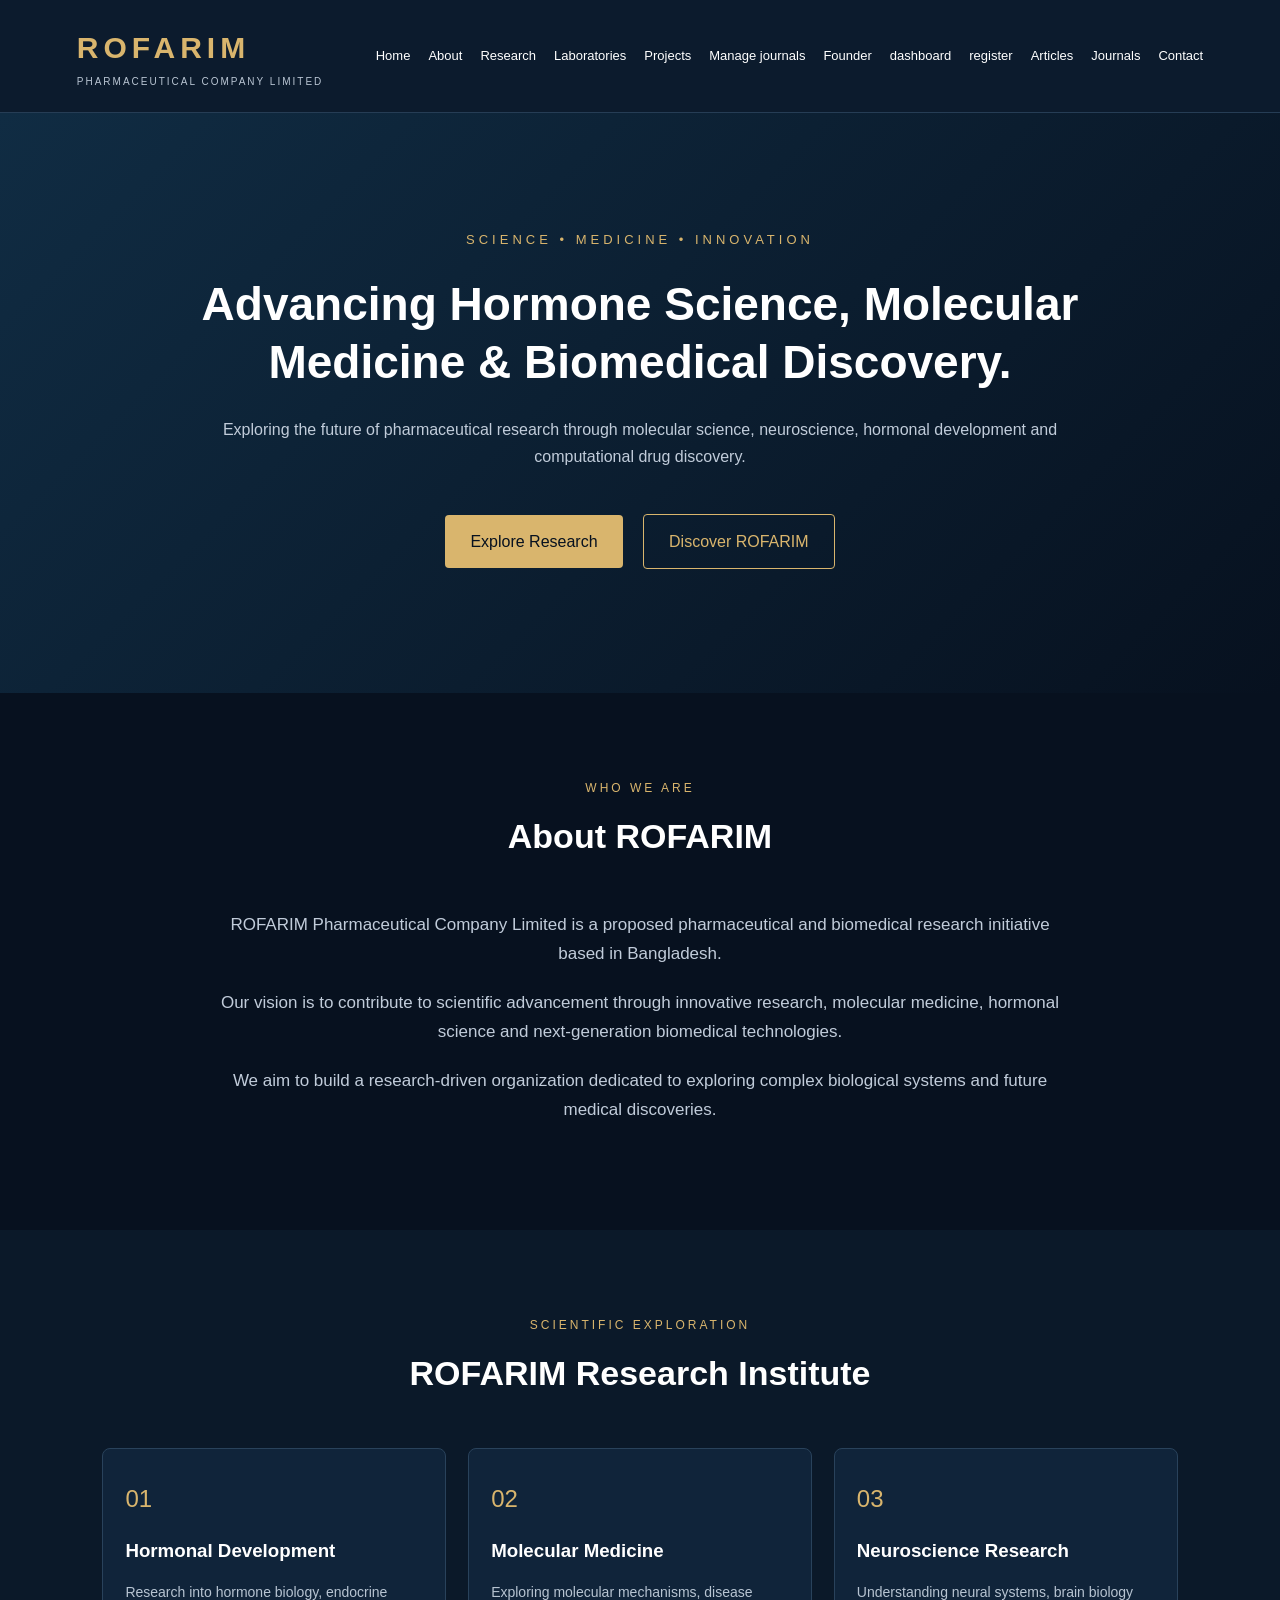
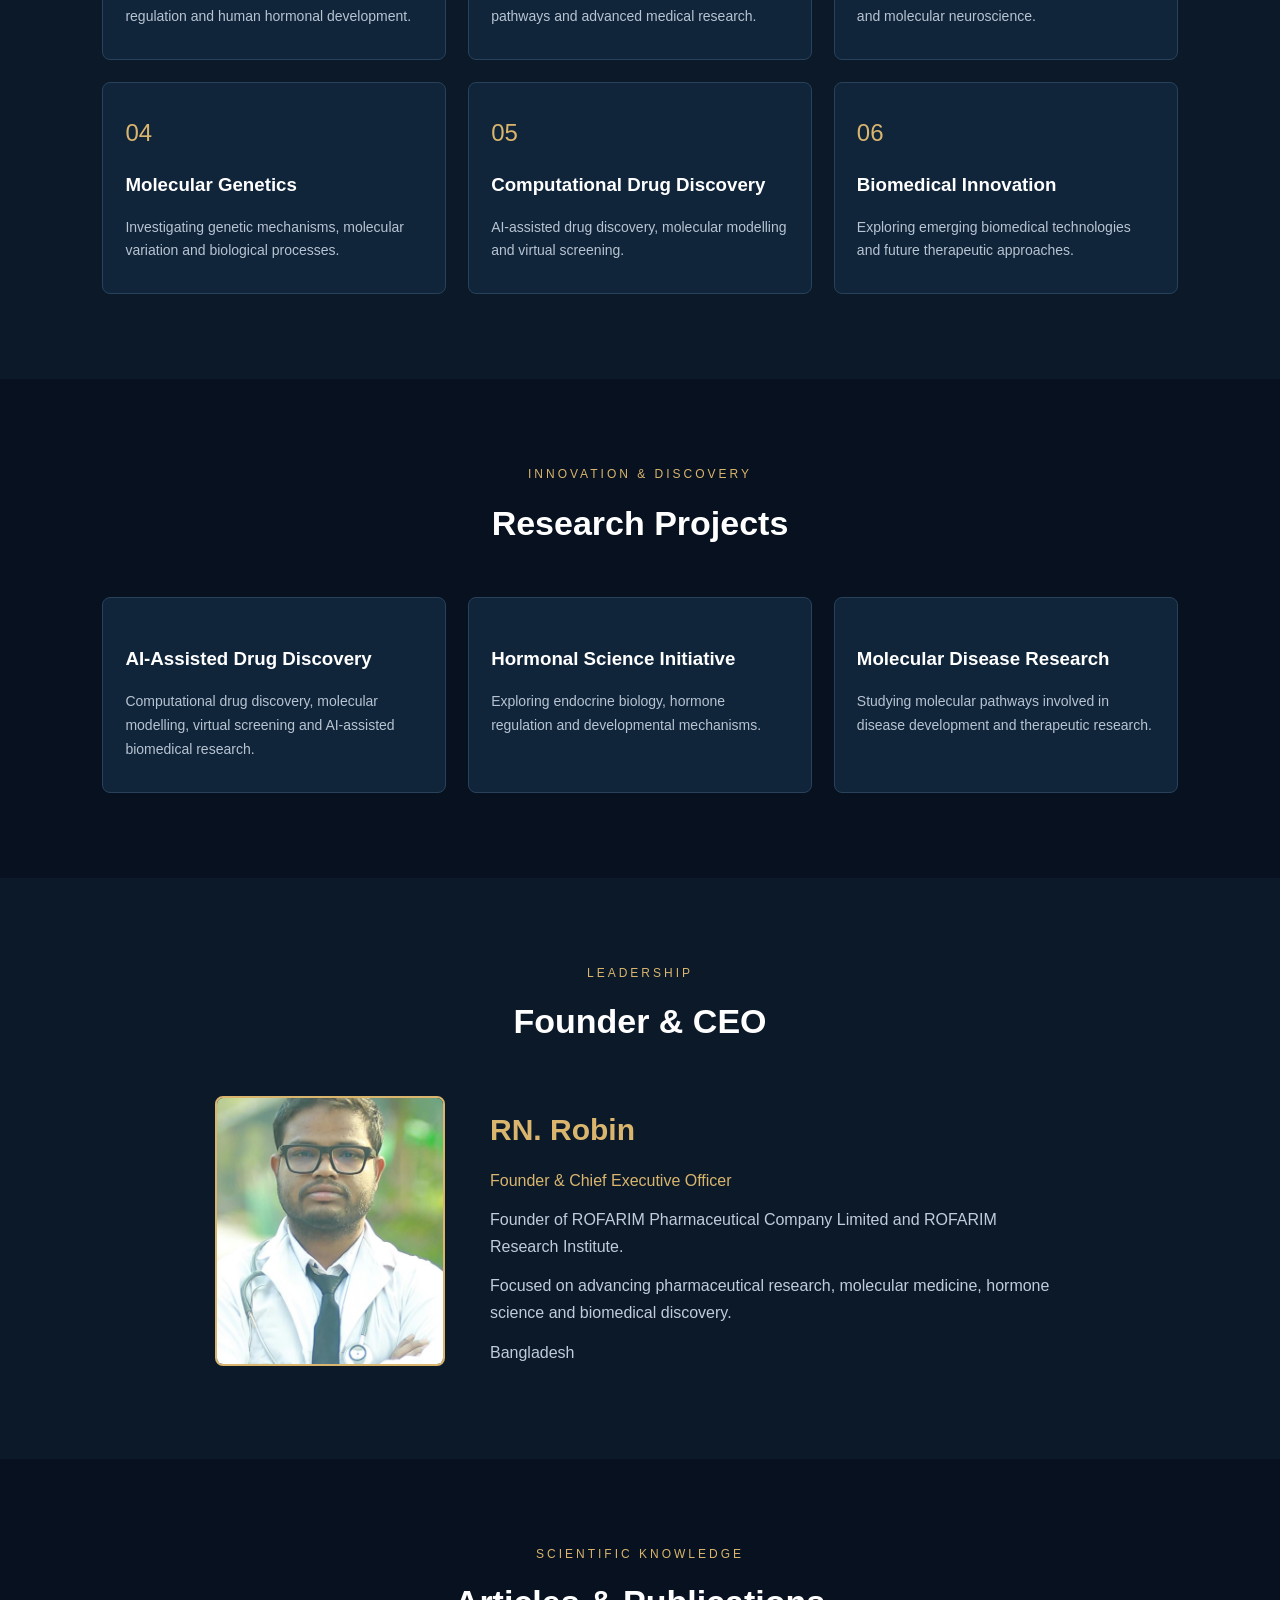
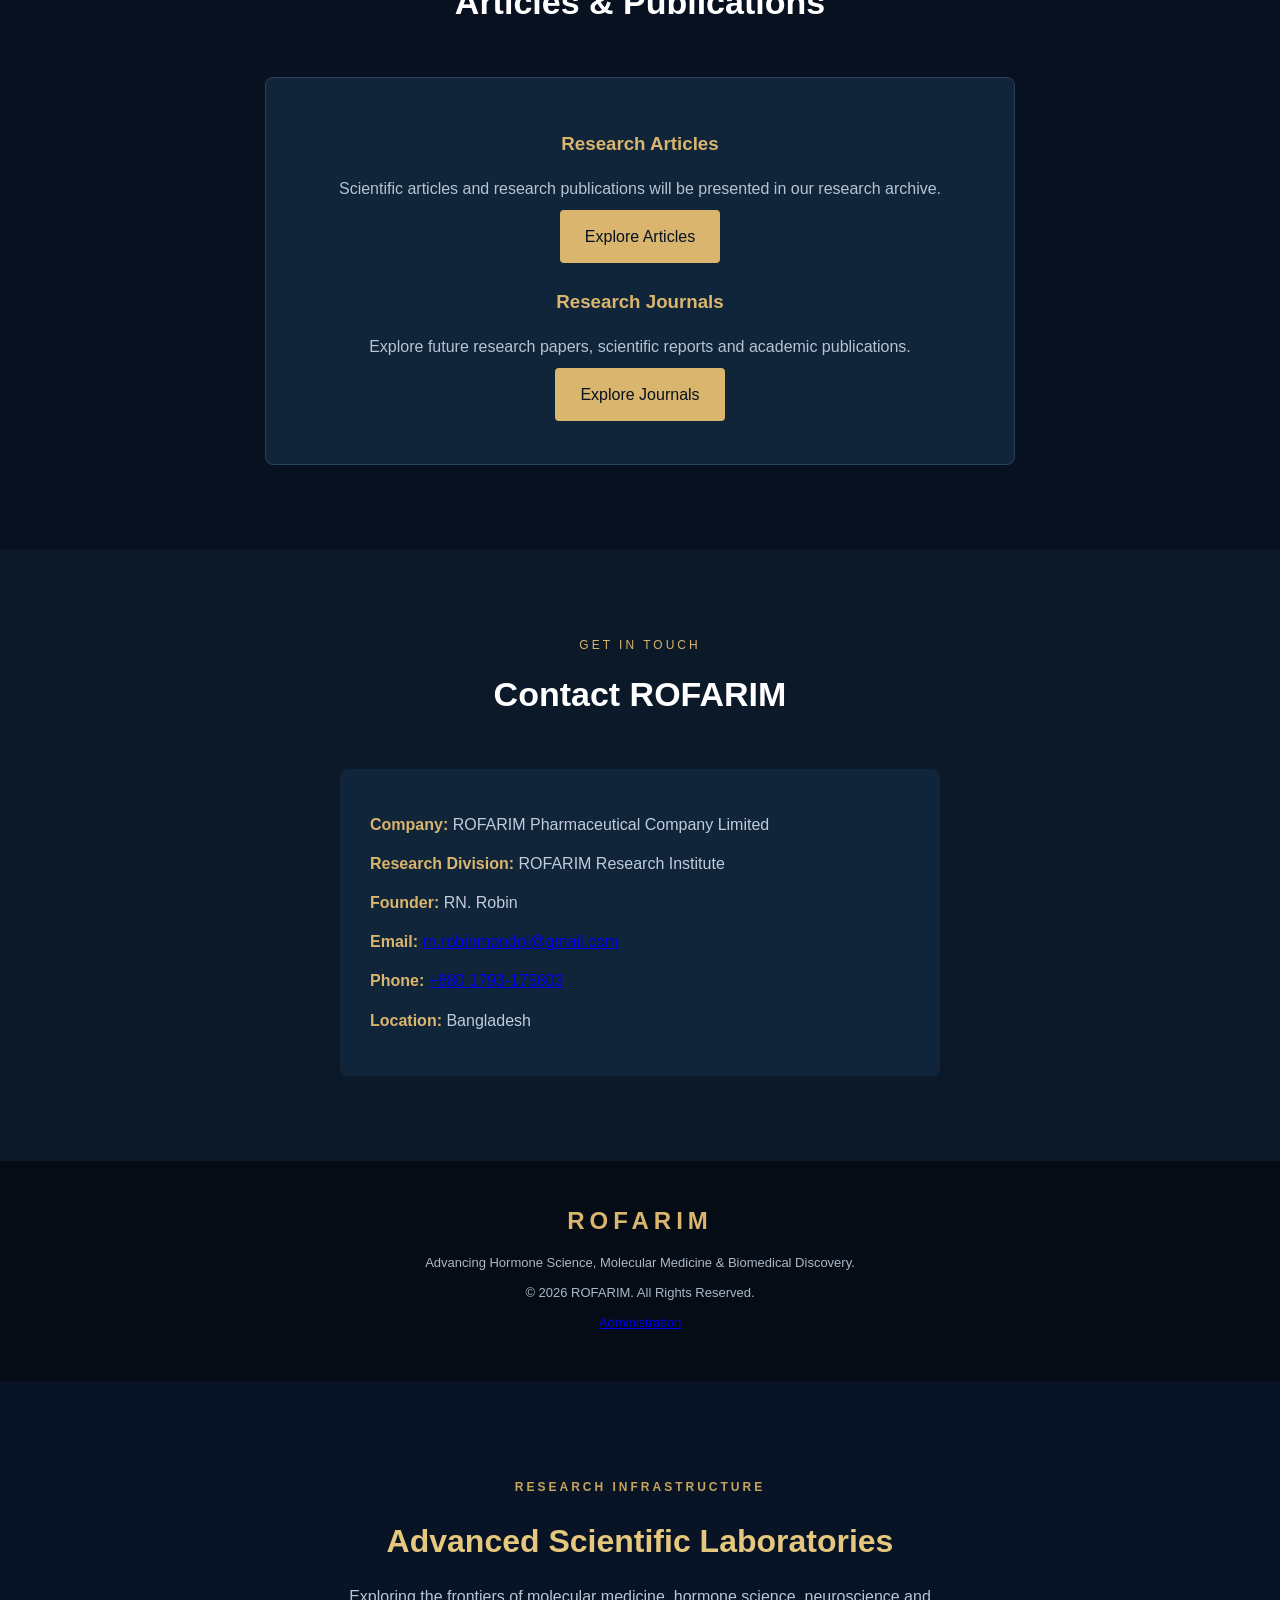
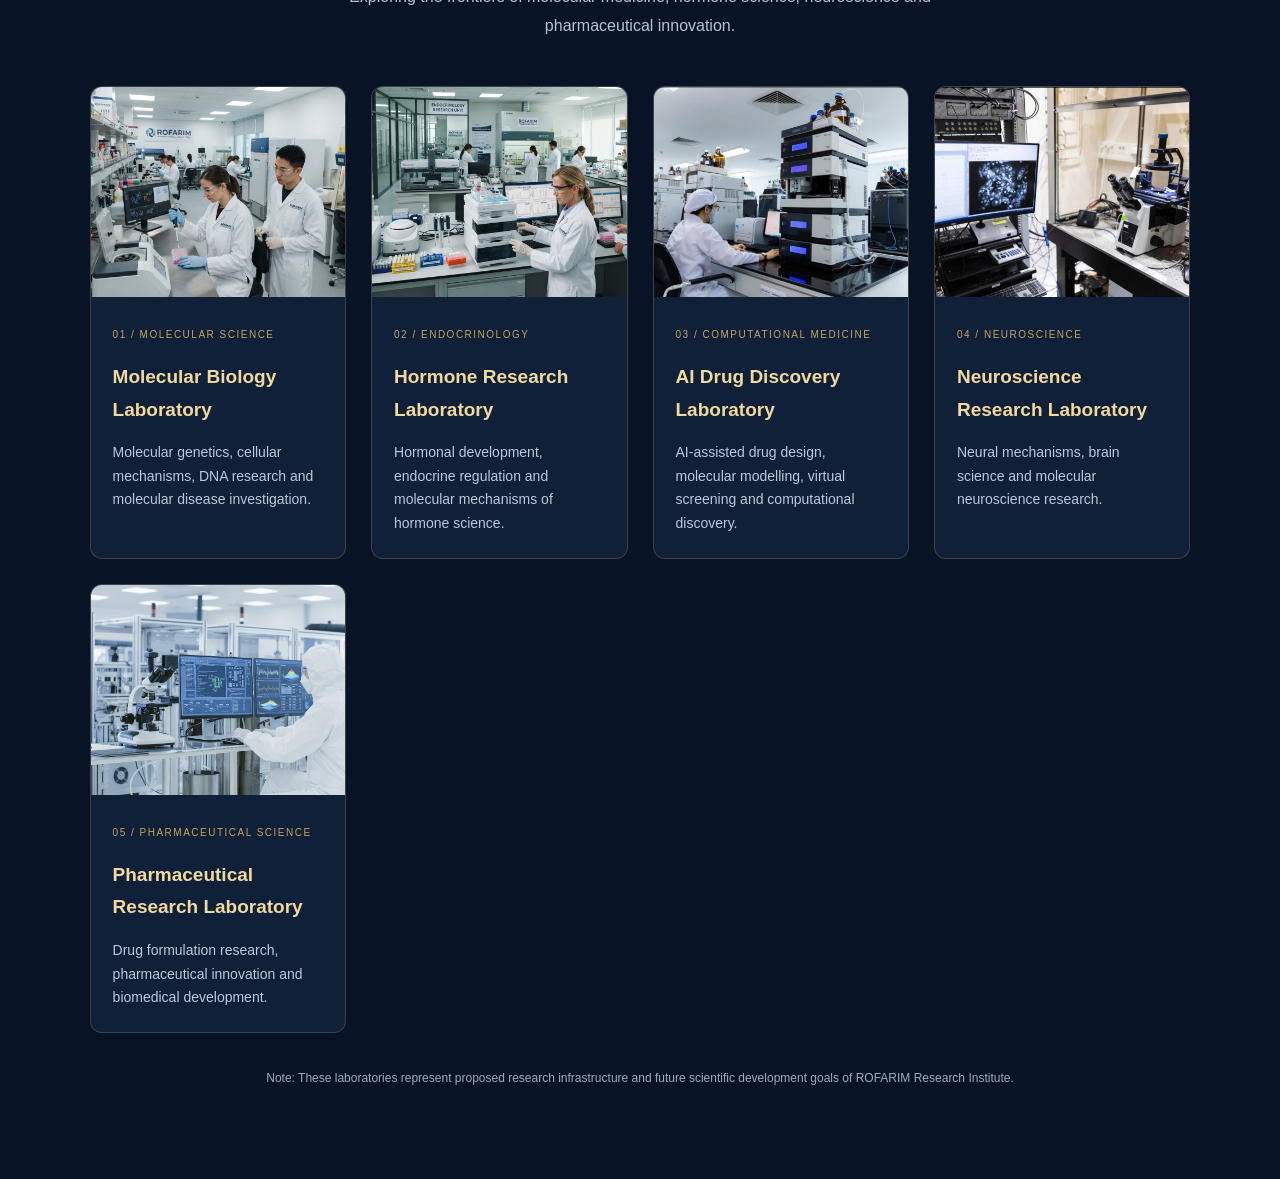
==== commit 1079c3a7: "Add files via upload" ====
--- a/index.html
+++ b/index.html
@@ -30,8 +30,11 @@
         <a href="#about">About</a>
         <a href="#research">Research</a>
         <a href="#laboratories">Laboratories</a>
-        <a href="#projects">Projects</a>
+        <a href="data=""#projects">Projects</a>
+        <a href="manage-journals.html">Manage journals</a>
         <a href="#founder">Founder</a>
+        <a href="dashboard.html">dashboard</a>
+        <a heef="register.html">register</a>
         <a href="articles.html">Articles</a>
         <a href="journals.html">Journals</a>
         <a href="#contact">Contact</a>
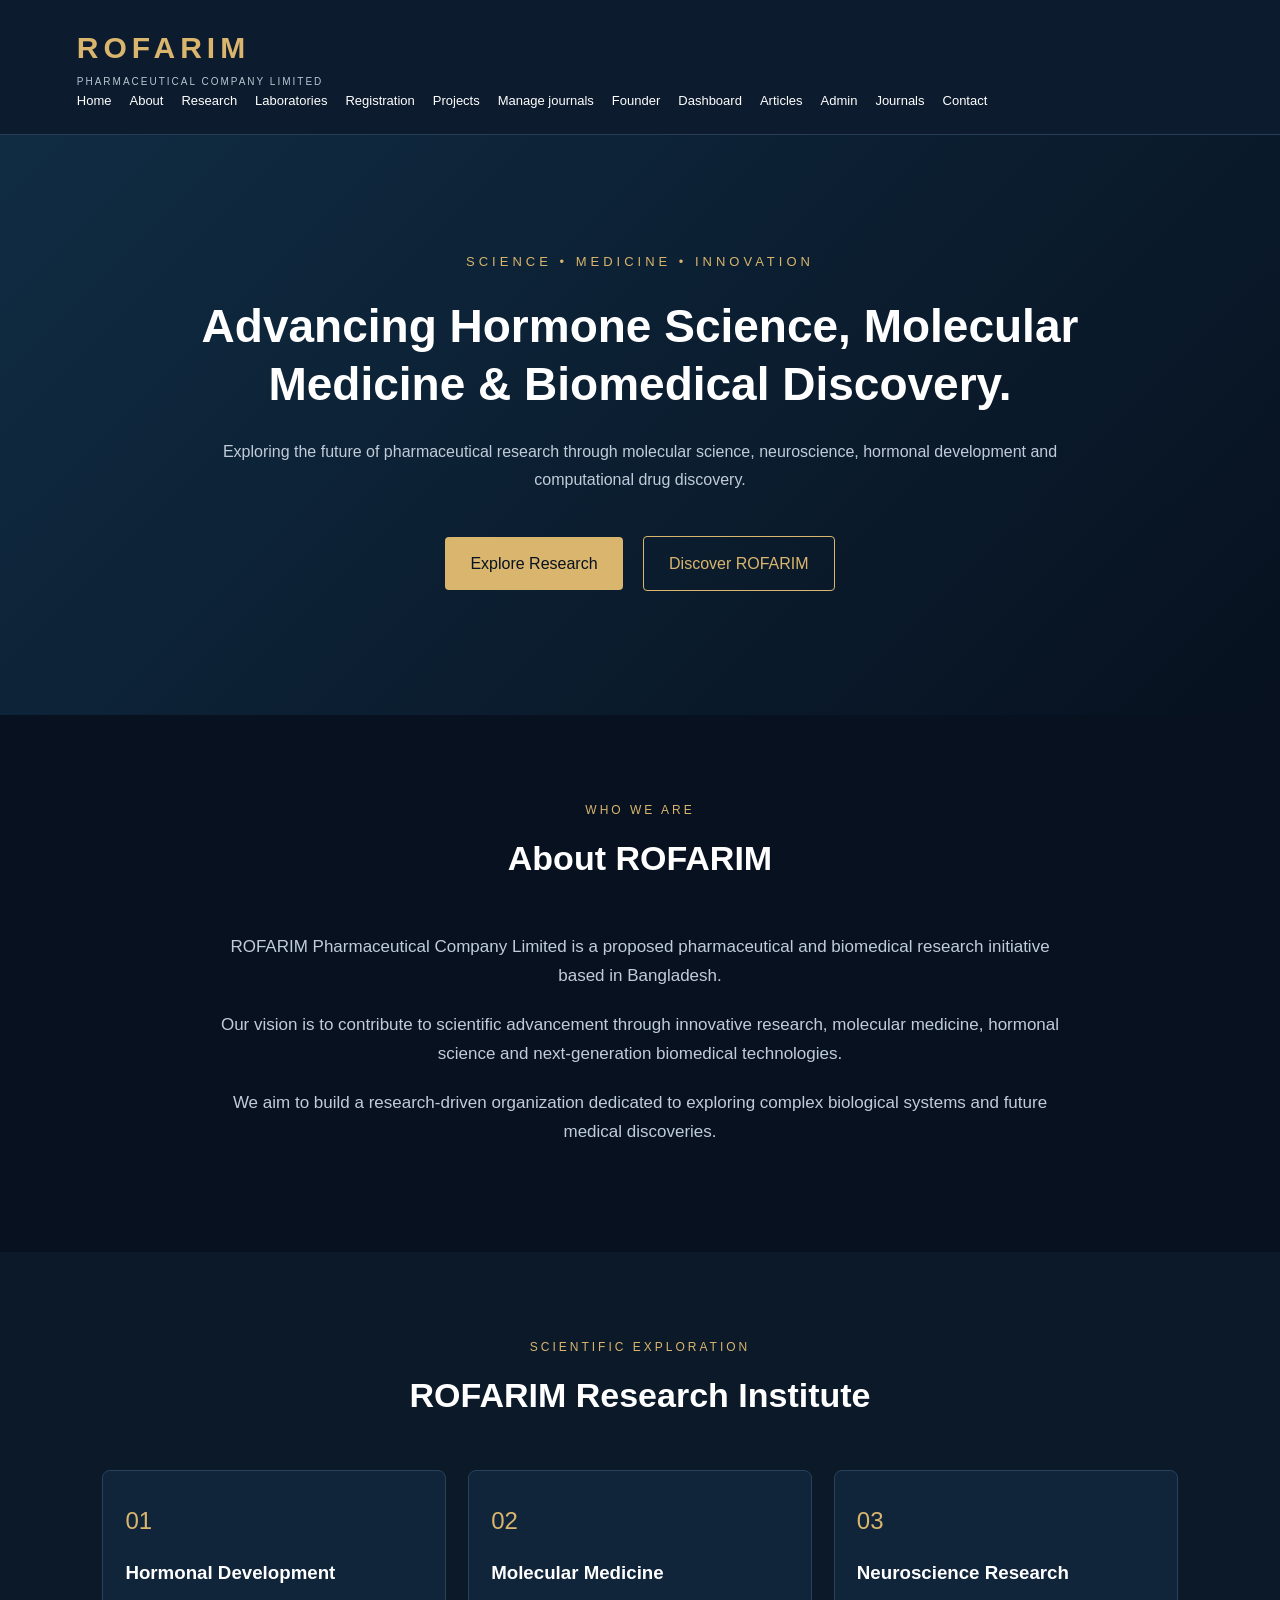
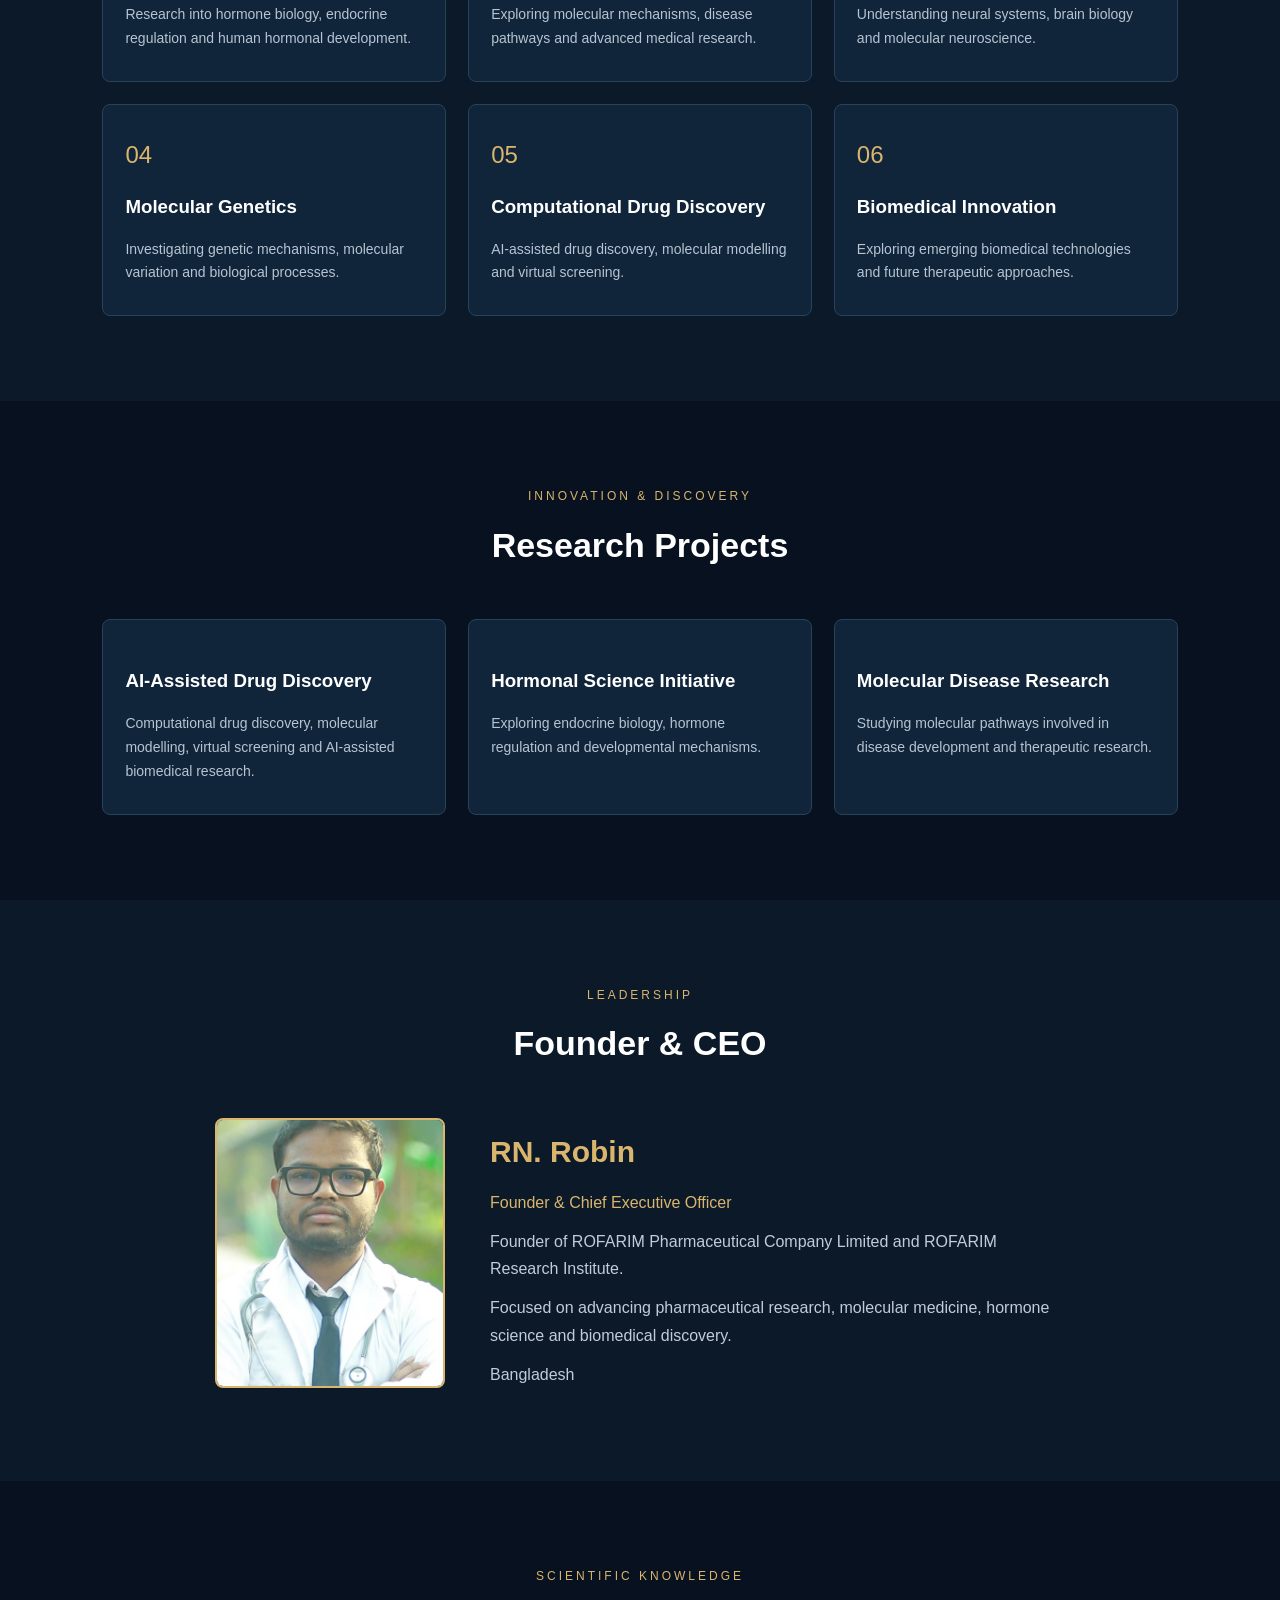
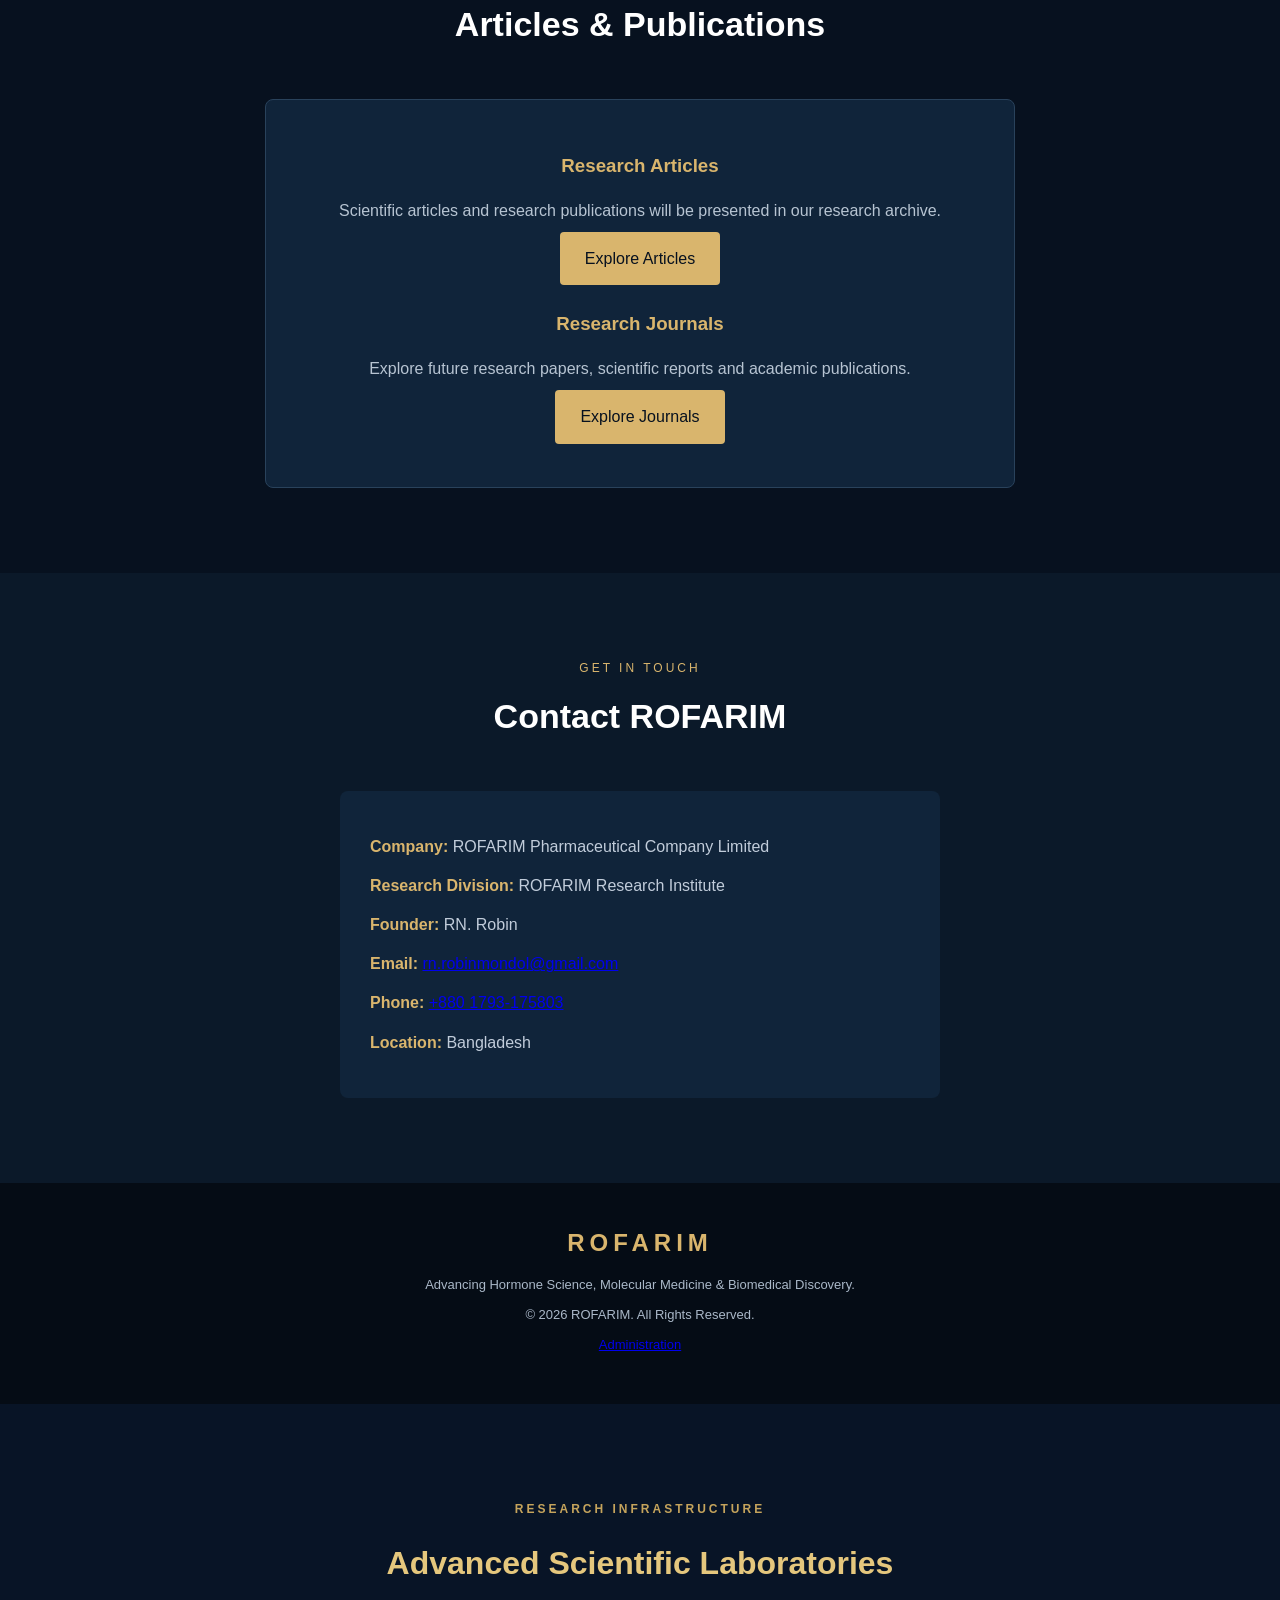
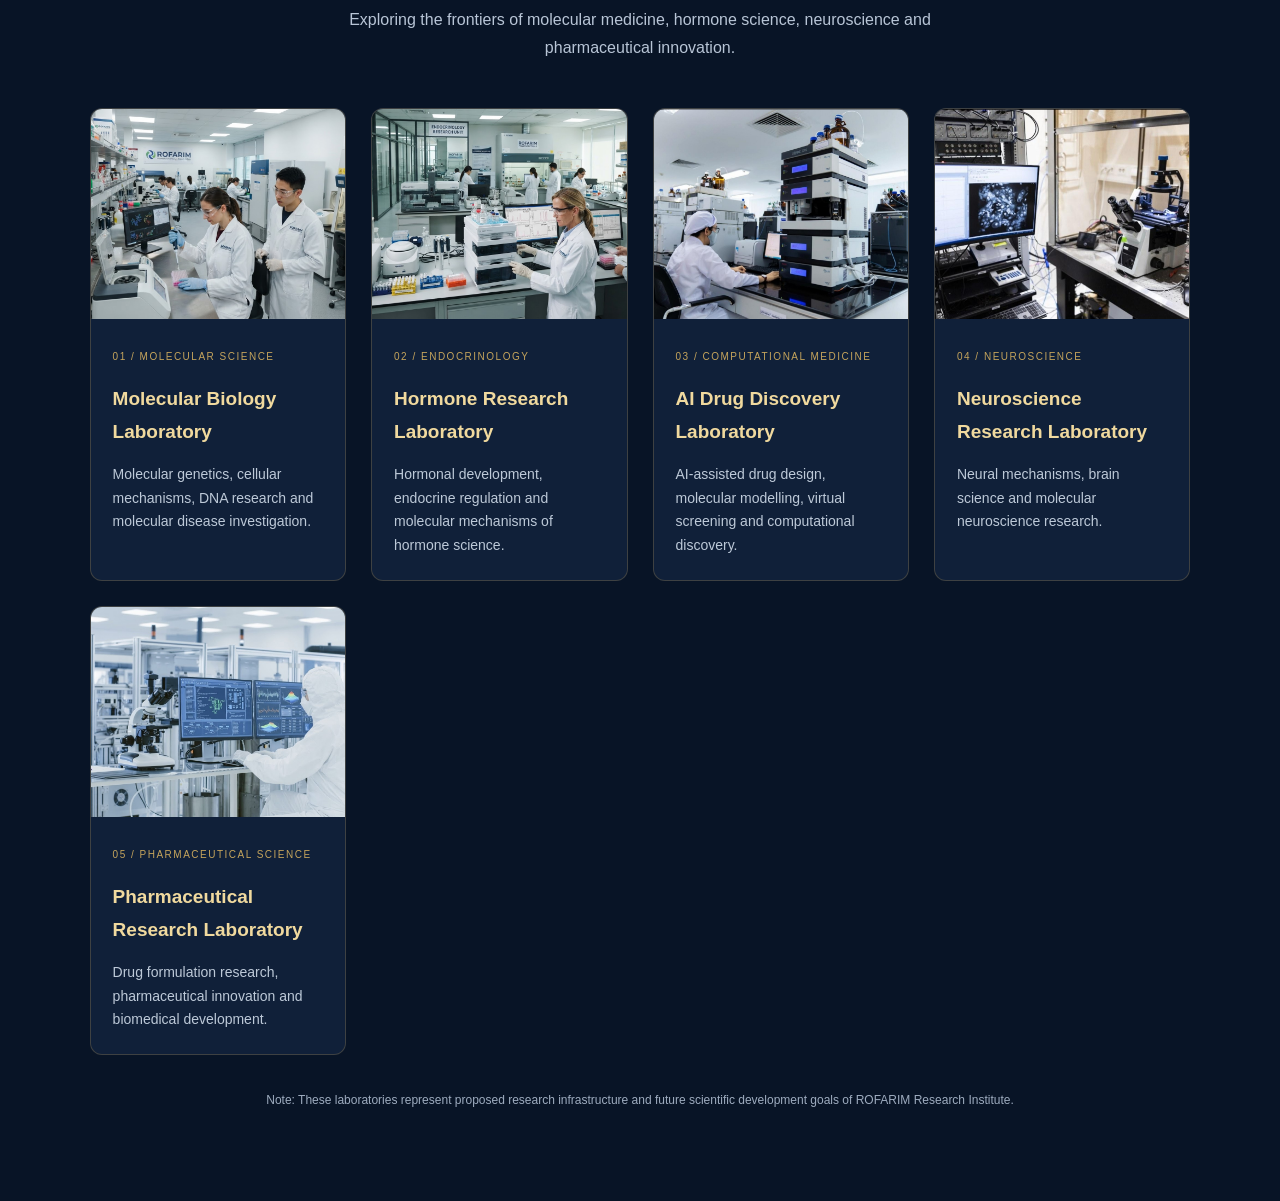
==== commit f9d8bdcc: "Add files via upload" ====
--- a/index.html
+++ b/index.html
@@ -30,18 +30,18 @@
         <a href="#about">About</a>
         <a href="#research">Research</a>
         <a href="#laboratories">Laboratories</a>
+        <a href="register.html">Registration</a>
         <a href="data=""#projects">Projects</a>
         <a href="manage-journals.html">Manage journals</a>
         <a href="#founder">Founder</a>
-        <a href="dashboard.html">dashboard</a>
-        <a heef="register.html">register</a>
+        <a href="dashboard.html">Dashboard</a>
         <a href="articles.html">Articles</a>
+        <a href="admin.html">Admin</a>
         <a href="journals.html">Journals</a>
         <a href="#contact">Contact</a>
     </nav>
 
 </header>
-
 
 <!-- HOME -->
 
